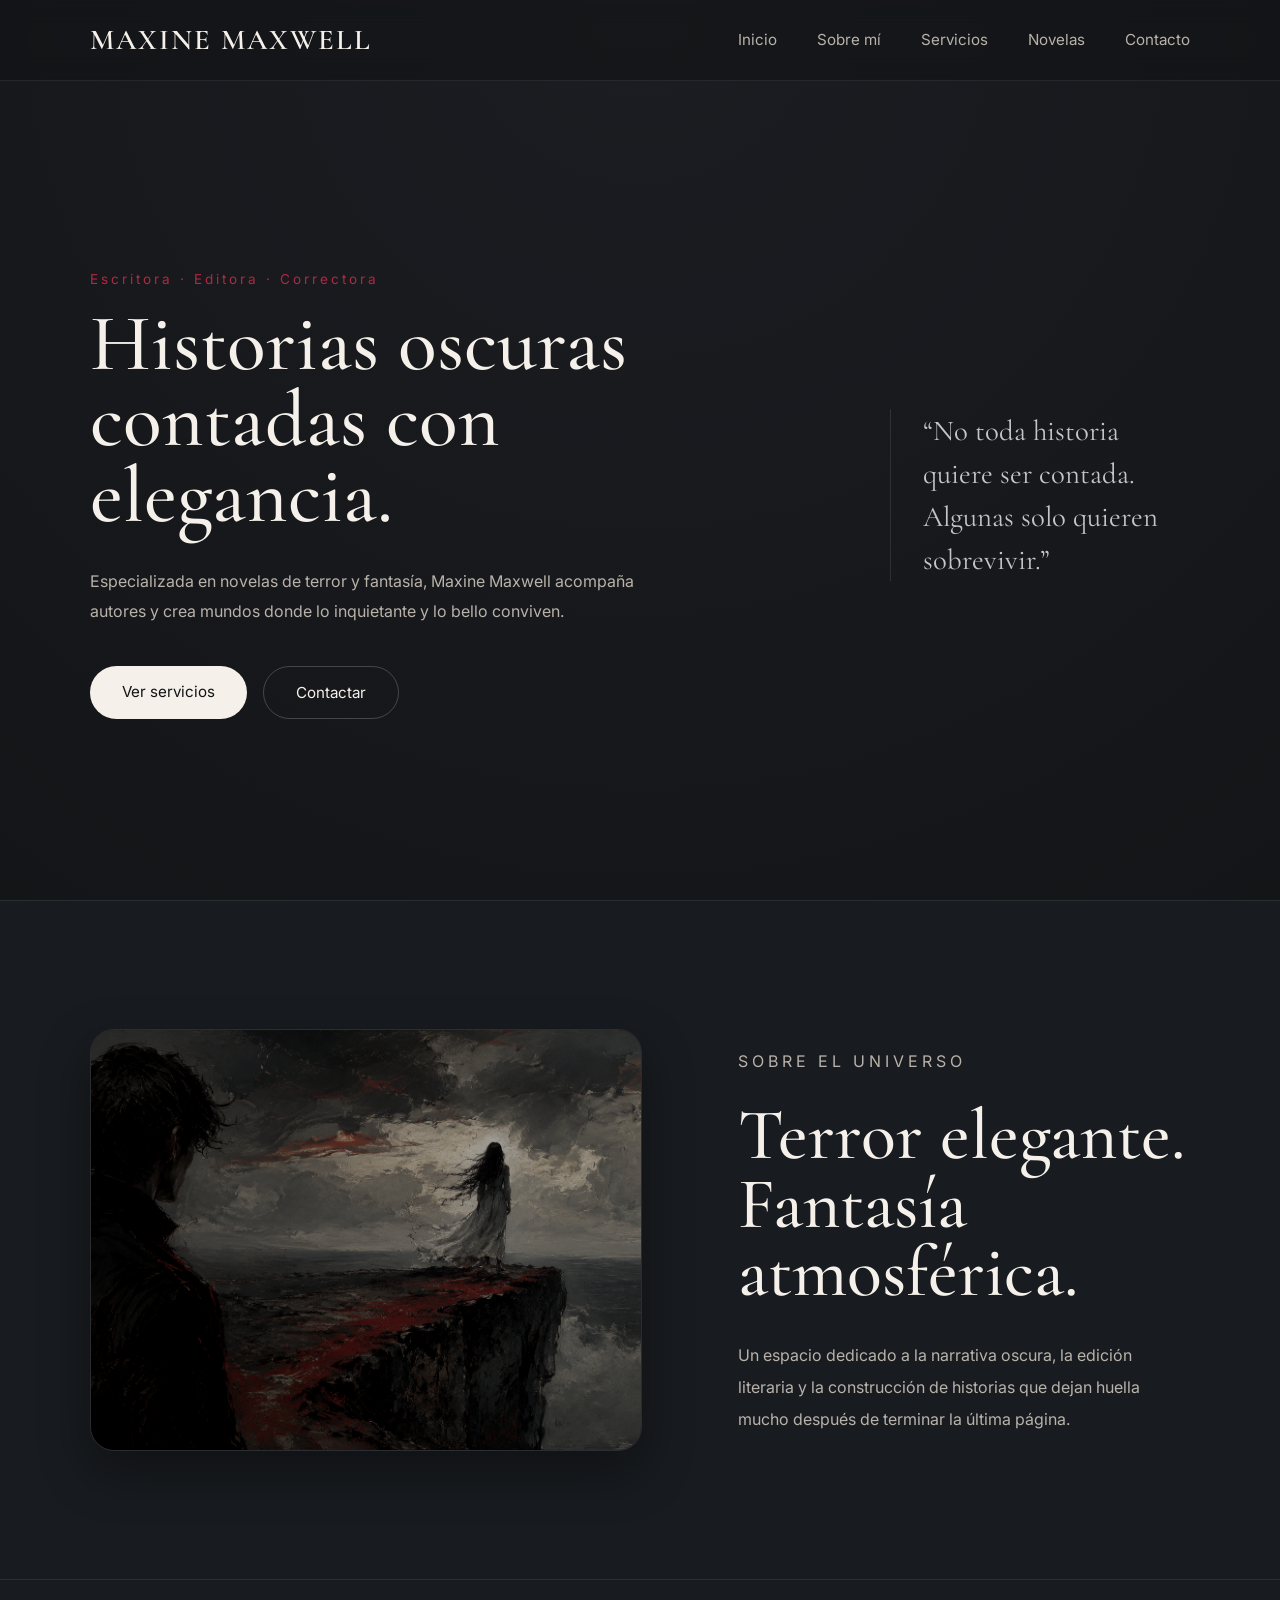
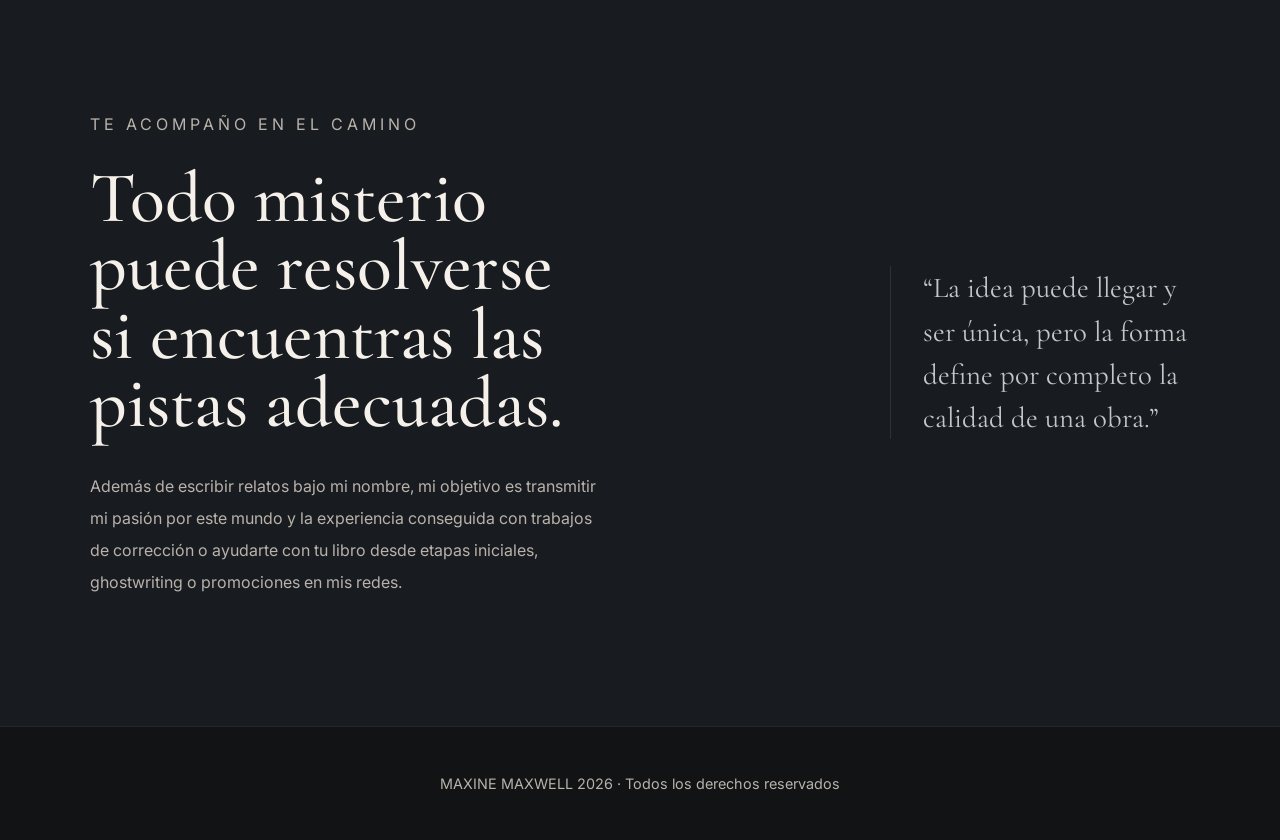
==== index.html @ fe189ed1 "rediseño general 4" ====
<!DOCTYPE html>
<html lang="es">
<head>
  <meta charset="UTF-8" />
  <meta name="viewport" content="width=device-width, initial-scale=1.0" />

  <title>Maxine Maxwell</title>

  <link rel="preconnect" href="https://fonts.googleapis.com">
  <link rel="preconnect" href="https://fonts.gstatic.com" crossorigin>

  <link href="https://fonts.googleapis.com/css2?family=Cormorant+Garamond:wght@400;500;600&family=Inter:wght@300;400;500;600&display=swap" rel="stylesheet">

  <link rel="stylesheet" href="style.css">
</head>

<body>

  <!-- NAVBAR -->
  <header class="navbar">

    <div class="logo">
      MAXINE MAXWELL
    </div>

    <nav class="nav-links">
      <a href="/index.html">Inicio</a>
      <a href="/sobre-mi.html">Sobre mí</a>
      <a href="/servicios.html">Servicios</a>
      <a href="/novelas.html">Novelas</a>
      <a href="/contacto.html">Contacto</a>
    </nav>

  </header>


  <!-- HERO -->
  <main class="hero">

    <div class="hero-content">

      <p class="small-title">
        Escritora · Editora · Correctora
      </p>

      <h1>
        Historias oscuras<br>
        contadas con elegancia.
      </h1>

      <p class="description">
        Especializada en novelas de terror y fantasía,
        Maxine Maxwell acompaña autores y crea mundos
        donde lo inquietante y lo bello conviven.
      </p>

      <div class="hero-buttons">
        <a href="/servicios.html" class="btn primary-btn">Ver servicios</a>
        <a href="/contacto.html" class="btn secondary-btn">Contactar</a>
      </div>

    </div>

    <div class="hero-quote">
      <p>“No toda historia quiere ser contada. Algunas solo quieren sobrevivir.”</p>
    </div>

  </main>


  <!-- SOBRE EL UNIVERSO (REVISTA) -->
  <section class="intro-section">

    <div class="intro-grid">

      <div class="intro-image">
        <img src="images/acantilado.png" alt="Paisaje de fantasía oscura">
      </div>

      <div class="intro-text">

        <p class="section-label">
          SOBRE EL UNIVERSO
        </p>

        <h2>
          Terror elegante.<br>
          Fantasía atmosférica.
        </h2>

        <p>
          Un espacio dedicado a la narrativa oscura,
          la edición literaria y la construcción de historias
          que dejan huella mucho después de terminar la última página.
        </p>

      </div>

    </div>

  </section>


  <!-- TE ACOMPAÑO -->
  <section class="intro-section companion-section">

    <div class="intro-text">

      <p class="section-label">
        TE ACOMPAÑO EN EL CAMINO
      </p>

      <h2>
        Todo misterio puede resolverse<br>
        si encuentras las pistas adecuadas.
      </h2>

      <p>
        Además de escribir relatos bajo mi nombre, mi objetivo es transmitir mi pasión por este mundo y la experiencia conseguida con trabajos de corrección o ayudarte con tu libro desde etapas iniciales, ghostwriting o promociones en mis redes.
      </p>

    </div>

    <div class="intro-quote-right">
      <p>
        “La idea puede llegar y ser única, pero la forma define por completo la calidad de una obra.”
      </p>
    </div>

  </section>


  <!-- FOOTER -->
  <footer class="footer">
    <p>MAXINE MAXWELL 2026 · Todos los derechos reservados</p>
  </footer>

</body>
</html>
---- style.css ----
/* RESET */

*{
  margin: 0;
  padding: 0;
  box-sizing: border-box;
}


/* VARIABLES */

:root{

  --bg-color: #111315;
  --secondary-bg: #181b1f;

  --text-main: #f5f1ea;
  --text-soft: #b9b2aa;

  --accent: #ad2a42;

  --border-color: rgba(255,255,255,0.08);

}


/* BASE */

html{
  scroll-behavior: smooth;
}

body{

  background: radial-gradient(
    circle at top,
    #1b1d22 0%,
    #111315 55%
  );

  color: var(--text-main);

  font-family: 'Inter', sans-serif;

  min-height: 100vh;

  overflow-x: hidden;

  -webkit-font-smoothing: antialiased;
  -moz-osx-font-smoothing: grayscale;

  padding-top: 90px;
}


/* NAVBAR */

.navbar{

  width: 100%;

  display: flex;
  justify-content: space-between;
  align-items: center;

  padding: 1.4rem 7%;

  position: fixed;
  top: 0;
  left: 0;

  backdrop-filter: blur(12px);

  background: rgba(17,19,21,0.55);

  border-bottom: 1px solid var(--border-color);

  z-index: 999;
}


.logo{

  font-family: 'Cormorant Garamond', serif;

  font-size: 1.8rem;
  letter-spacing: 2px;

  font-weight: 600;
}


.nav-links{

  display: flex;
  gap: 2.5rem;
}


.nav-links a{

  position: relative;

  text-decoration: none;

  color: var(--text-soft);

  font-size: 0.95rem;

  transition: 0.3s ease;
}


.nav-links a:hover{

  color: var(--text-main);
}


.nav-links a::after{

  content: '';

  position: absolute;

  left: 0;
  bottom: -6px;

  width: 0%;
  height: 1px;

  background: var(--text-main);

  transition: 0.3s ease;
}


.nav-links a:hover::after{

  width: 100%;
}



/* HERO */

.hero{

  min-height: calc(100vh - 90px);

  display: flex;
  justify-content: space-between;
  align-items: center;

  padding: 0 7%;

  gap: 4rem;
}


.hero-content{

  max-width: 650px;
}


.small-title{

  color: var(--accent);

  letter-spacing: 3px;

  font-size: 0.85rem;

  margin-bottom: 1.2rem;
}


.hero h1{

  font-family: 'Cormorant Garamond', serif;

  font-size: 5rem;

  line-height: 0.95;

  font-weight: 500;

  margin-bottom: 2rem;
}


.description{

  color: var(--text-soft);

  line-height: 1.9;

  max-width: 560px;

  margin-bottom: 2.5rem;
}



/* BOTONES */

.hero-buttons{

  display: flex;
  gap: 1rem;
}


.btn{

  padding: 1rem 2rem;

  text-decoration: none;

  border-radius: 100px;

  transition: 0.3s ease;

  font-size: 0.95rem;
}


.primary-btn{

  background: var(--text-main);

  color: var(--bg-color);
}


.primary-btn:hover{

  transform: translateY(-2px);

  opacity: 0.9;
}


.secondary-btn{

  border: 1px solid rgba(255,255,255,0.2);

  color: var(--text-main);
}


.secondary-btn:hover{

  background: var(--text-main);

  color: var(--bg-color);
}



/* FRASE LATERAL */

.hero-quote{

  max-width: 300px;

  padding-left: 2rem;

  border-left: 1px solid rgba(255,255,255,0.1);
}


.hero-quote p{

  font-family: 'Cormorant Garamond', serif;

  font-size: 1.8rem;

  line-height: 1.5;

  color: rgba(255,255,255,0.75);
}



/* INTRO */

.intro-section{

  padding: 8rem 7%;

  background: var(--secondary-bg);

  border-top: 1px solid var(--border-color);
}


/* GRID REVISTA */

.intro-grid{

  display: grid;

  grid-template-columns: 1.1fr 0.9fr;

  gap: 6rem;

  align-items: center;
}



/* IMAGEN */

.intro-image{

  width: 100%;

  overflow: hidden;

  border-radius: 24px;

  border: 1px solid rgba(255,255,255,0.08);

  box-shadow:
    0 20px 50px rgba(0,0,0,0.35);
}


.intro-image img{

  width: 100%;

  height: 420px;

  object-fit: cover;

  display: block;

  filter:
    brightness(0.72)
    contrast(1.05)
    saturate(0.9);

  transition: transform 0.8s ease;
}


.intro-image:hover img{

  transform: scale(1.03);
}



/* TEXTO */

.intro-text{

  max-width: 520px;
}


.section-label{

  color: var(--accent);

  letter-spacing: 4px;

  font-size: 0.8rem;

  margin-bottom: 1.5rem;
}


.intro-text h2{

  font-family: 'Cormorant Garamond', serif;

  font-size: 4.5rem;

  line-height: 0.95;

  margin-bottom: 2rem;

  font-weight: 500;
}


.intro-text p{

  color: var(--text-soft);

  line-height: 2;

  font-size: 1rem;
}



/* NUEVO APARTADO */

.companion-section{

  display: flex;
  justify-content: space-between;
  align-items: center;

  gap: 4rem;
}


.intro-quote-right{

  max-width: 300px;

  padding-left: 2rem;

  border-left: 1px solid rgba(255,255,255,0.1);
}


.intro-quote-right p{

  font-family: 'Cormorant Garamond', serif;

  font-size: 1.8rem;

  line-height: 1.5;

  color: rgba(255,255,255,0.75);
}


/* FOOTER */

.footer{

  padding: 3rem 7%;

  text-align: center;

  border-top: 1px solid var(--border-color);

  background: rgba(17,19,21,0.6);

  color: var(--text-soft);

  font-size: 0.9rem;
}



/* RESPONSIVE */

@media(max-width: 1100px){

  .intro-grid{

    grid-template-columns: 1fr;

    gap: 3rem;
  }

  .intro-text{

    max-width: 100%;
  }

}


@media(max-width: 1000px){

  .hero{

    flex-direction: column;

    justify-content: center;

    padding-top: 4rem;

    text-align: center;
  }

  .hero-buttons{

    justify-content: center;
  }

  .hero-quote{

    border-left: none;

    border-top: 1px solid rgba(255,255,255,0.1);

    padding-top: 2rem;
    padding-left: 0;
  }

  .hero h1{

    font-size: 4rem;
  }

  .companion-section{

    flex-direction: column;

    text-align: center;
  }

  .intro-quote-right{

    border-left: none;

    border-top: 1px solid rgba(255,255,255,0.1);

    padding-top: 2rem;
    padding-left: 0;
  }

}


@media(max-width: 700px){

  .navbar{

    flex-direction: column;

    gap: 1rem;
  }

  .nav-links{

    gap: 1.2rem;

    flex-wrap: wrap;

    justify-content: center;
  }

  .hero h1{

    font-size: 3rem;
  }

  .intro-text h2{

    font-size: 3rem;
  }

  .intro-image img{

    height: 260px;
  }

}
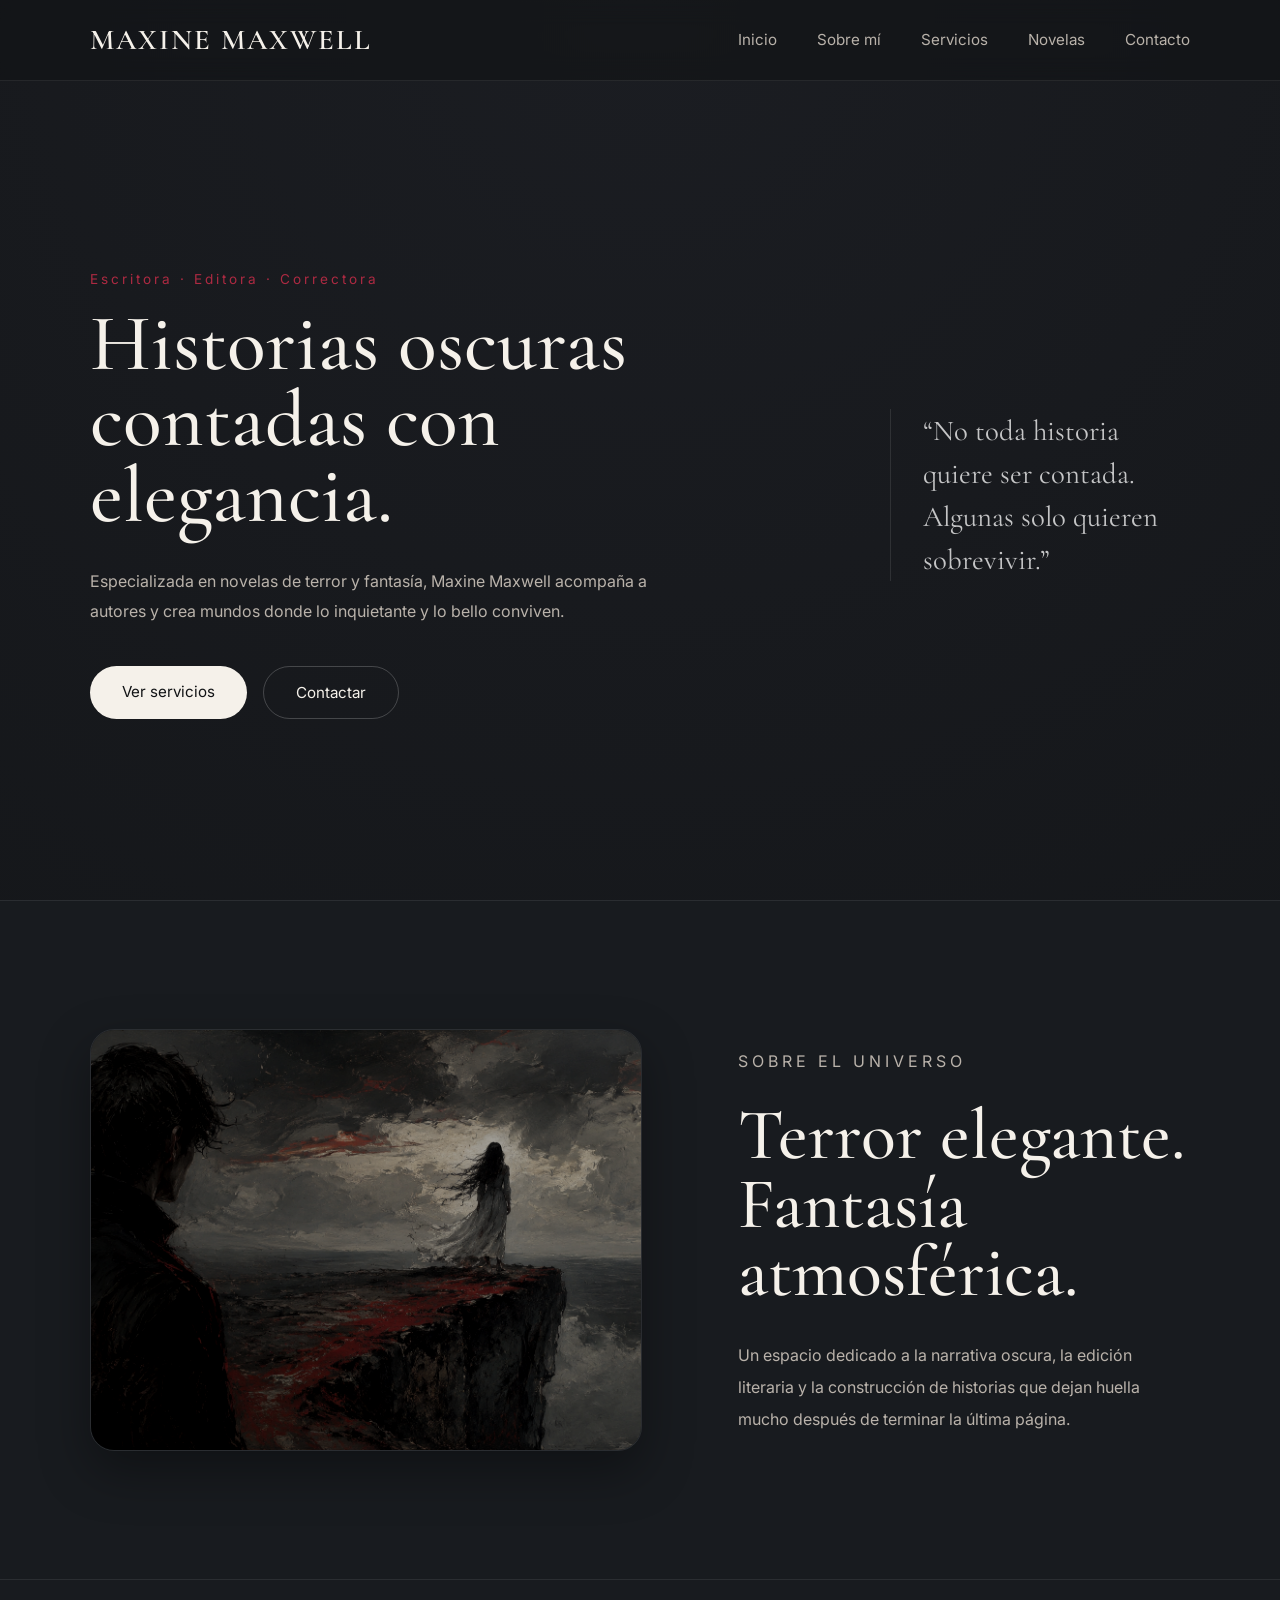
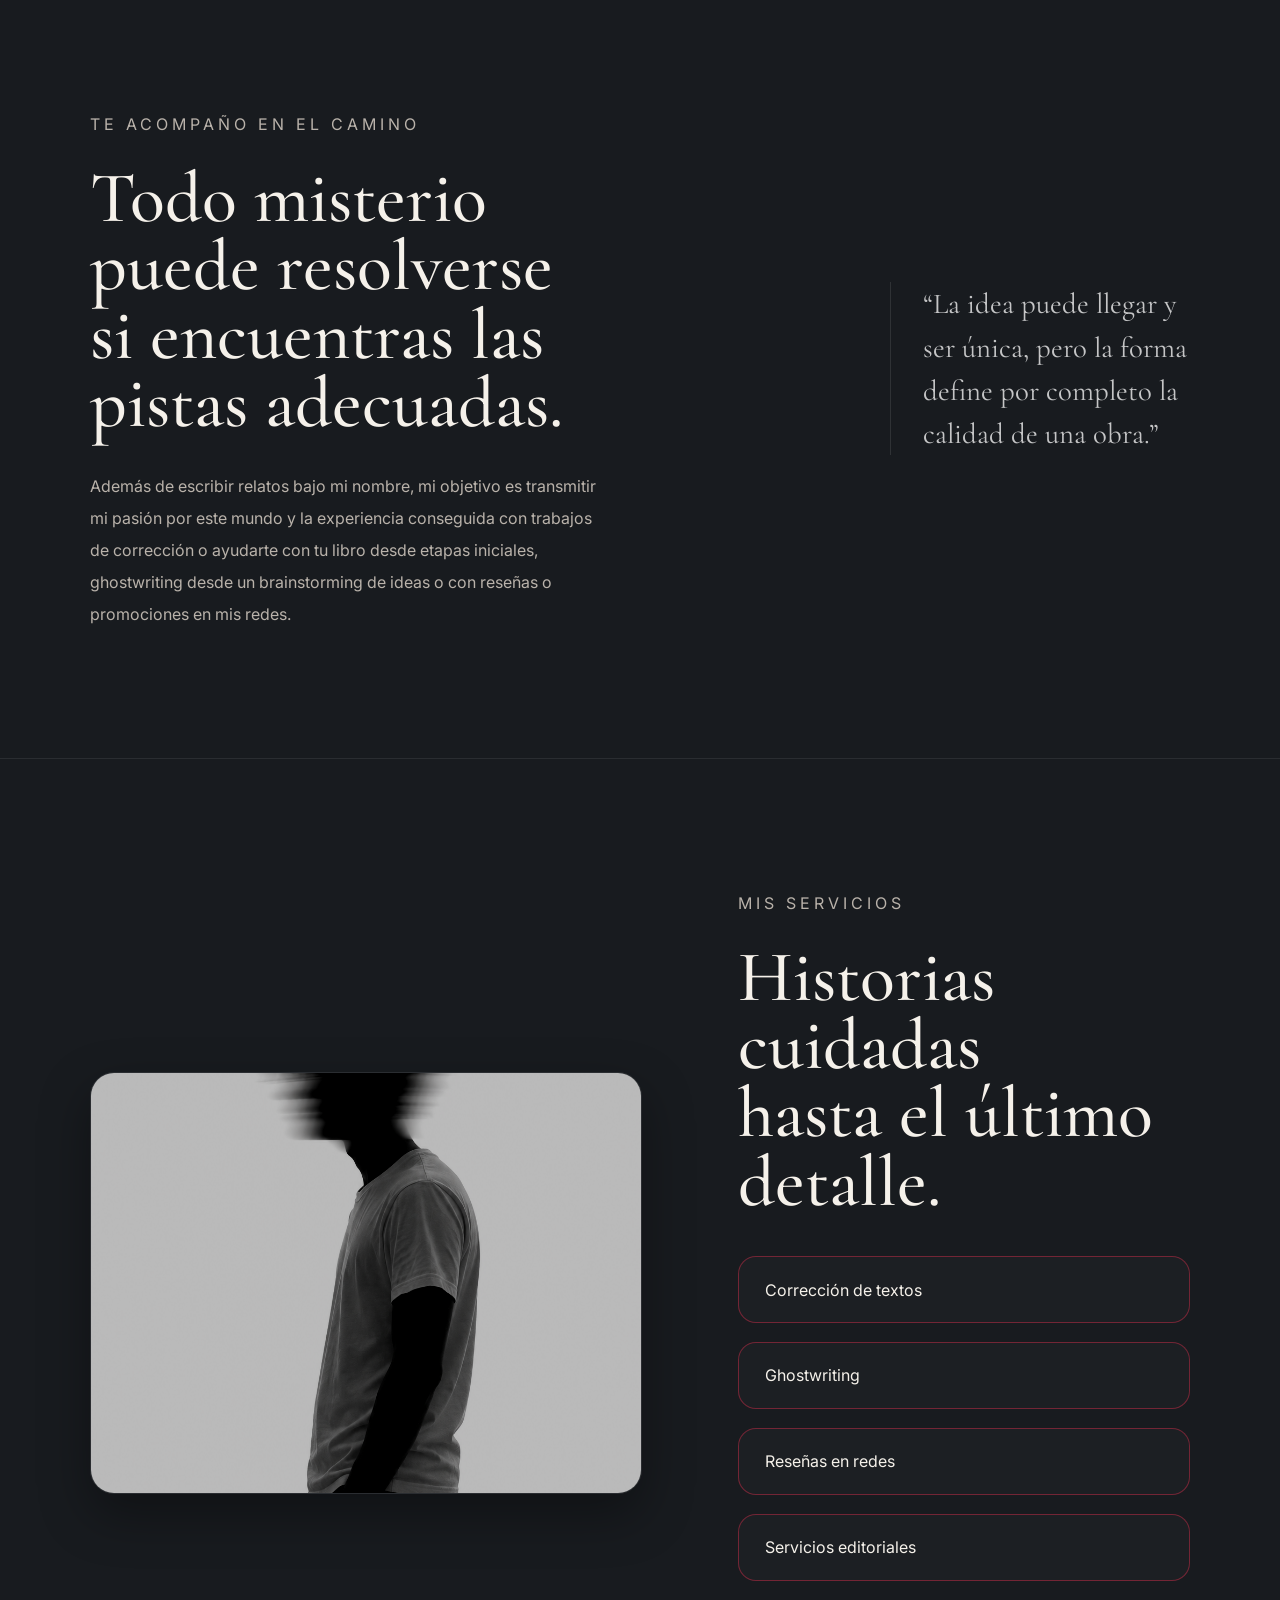
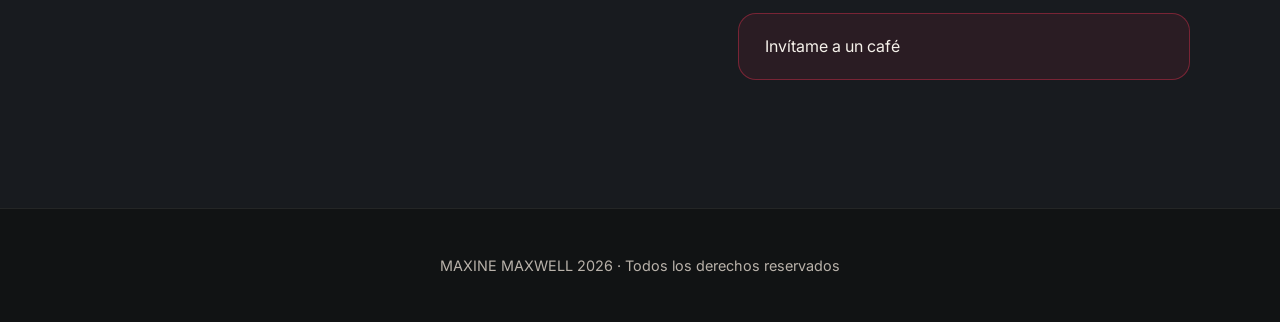
==== commit eb8d94fe: "Aumento de secciones en index" ====
--- a/index.html
+++ b/index.html
@@ -1,17 +1,20 @@
 <!DOCTYPE html>
 <html lang="es">
 <head>
+
   <meta charset="UTF-8" />
   <meta name="viewport" content="width=device-width, initial-scale=1.0" />
 
   <title>Maxine Maxwell</title>
 
+  <!-- Tipografías -->
   <link rel="preconnect" href="https://fonts.googleapis.com">
   <link rel="preconnect" href="https://fonts.gstatic.com" crossorigin>
 
   <link href="https://fonts.googleapis.com/css2?family=Cormorant+Garamond:wght@400;500;600&family=Inter:wght@300;400;500;600&display=swap" rel="stylesheet">
 
   <link rel="stylesheet" href="style.css">
+
 </head>
 
 <body>
@@ -50,31 +53,45 @@
 
       <p class="description">
         Especializada en novelas de terror y fantasía,
-        Maxine Maxwell acompaña autores y crea mundos
+        Maxine Maxwell acompaña a autores y crea mundos
         donde lo inquietante y lo bello conviven.
       </p>
 
       <div class="hero-buttons">
-        <a href="/servicios.html" class="btn primary-btn">Ver servicios</a>
-        <a href="/contacto.html" class="btn secondary-btn">Contactar</a>
+
+        <a href="/servicios.html" class="btn primary-btn">
+          Ver servicios
+        </a>
+
+        <a href="/contacto.html" class="btn secondary-btn">
+          Contactar
+        </a>
+
       </div>
 
     </div>
 
     <div class="hero-quote">
-      <p>“No toda historia quiere ser contada. Algunas solo quieren sobrevivir.”</p>
+
+      <p>
+        “No toda historia quiere ser contada.
+        Algunas solo quieren sobrevivir.”
+      </p>
+
     </div>
 
   </main>
 
 
-  <!-- SOBRE EL UNIVERSO (REVISTA) -->
+  <!-- SOBRE EL UNIVERSO -->
   <section class="intro-section">
 
     <div class="intro-grid">
 
       <div class="intro-image">
+
         <img src="images/acantilado.png" alt="Paisaje de fantasía oscura">
+
       </div>
 
       <div class="intro-text">
@@ -116,15 +133,71 @@
       </h2>
 
       <p>
-        Además de escribir relatos bajo mi nombre, mi objetivo es transmitir mi pasión por este mundo y la experiencia conseguida con trabajos de corrección o ayudarte con tu libro desde etapas iniciales, ghostwriting o promociones en mis redes.
+        Además de escribir relatos bajo mi nombre, mi objetivo es transmitir mi pasión por este mundo y la experiencia conseguida con trabajos de corrección o ayudarte con tu libro desde etapas iniciales, ghostwriting desde un brainstorming de ideas o con reseñas o promociones en mis redes.
       </p>
 
     </div>
 
     <div class="intro-quote-right">
+
       <p>
-        “La idea puede llegar y ser única, pero la forma define por completo la calidad de una obra.”
-      </p>
+        “La idea puede llegar y ser única,
+        pero la forma define por completo la calidad de una obra.”
+      </p>
+
+    </div>
+
+  </section>
+
+
+  <!-- MIS SERVICIOS -->
+  <section class="intro-section services-section">
+
+    <div class="intro-grid">
+
+      <div class="intro-image">
+
+        <img src="images/chico.png" alt="Biblioteca oscura">
+
+      </div>
+
+      <div class="services-content">
+
+        <p class="section-label">
+          MIS SERVICIOS
+        </p>
+
+        <h2>
+          Historias cuidadas<br>
+          hasta el último detalle.
+        </h2>
+
+        <div class="services-boxes">
+
+          <a href="/servicios.html" class="service-box">
+            Corrección de textos
+          </a>
+
+          <a href="/servicios.html" class="service-box">
+            Ghostwriting
+          </a>
+
+          <a href="/servicios.html" class="service-box">
+            Reseñas en redes
+          </a>
+
+          <a href="/servicios.html" class="service-box">
+            Servicios editoriales
+          </a>
+
+          <a href="/contacto.html" class="service-box coffee-box">
+            Invítame a un café
+          </a>
+
+        </div>
+
+      </div>
+
     </div>
 
   </section>
@@ -132,7 +205,11 @@
 
   <!-- FOOTER -->
   <footer class="footer">
-    <p>MAXINE MAXWELL 2026 · Todos los derechos reservados</p>
+
+    <p>
+      MAXINE MAXWELL 2026 · Todos los derechos reservados
+    </p>
+
   </footer>
 
 </body>
--- a/style.css
+++ b/style.css
@@ -284,7 +284,7 @@
 
 
 
-/* INTRO */
+/* SECCIONES */
 
 .intro-section{
 
@@ -374,7 +374,8 @@
 }
 
 
-.intro-text h2{
+.intro-text h2,
+.services-content h2{
 
   font-family: 'Cormorant Garamond', serif;
 
@@ -388,7 +389,8 @@
 }
 
 
-.intro-text p{
+.intro-text p,
+.services-content p{
 
   color: var(--text-soft);
 
@@ -399,7 +401,7 @@
 
 
 
-/* NUEVO APARTADO */
+/* TE ACOMPAÑO */
 
 .companion-section{
 
@@ -433,6 +435,74 @@
 }
 
 
+
+/* SERVICIOS */
+
+.services-content{
+
+  width: 100%;
+}
+
+
+.services-boxes{
+
+  display: flex;
+  flex-direction: column;
+
+  gap: 1.2rem;
+
+  margin-top: 2.5rem;
+}
+
+
+.service-box{
+
+  width: 100%;
+
+  padding: 1.4rem 1.6rem;
+
+  border: 1px solid rgba(173,42,66,0.6);
+
+  border-radius: 18px;
+
+  background: rgba(255,255,255,0.02);
+
+  text-decoration: none;
+
+  color: var(--text-main);
+
+  font-size: 1rem;
+
+  transition:
+    transform 0.3s ease,
+    border 0.3s ease,
+    background 0.3s ease,
+    box-shadow 0.3s ease;
+}
+
+
+.service-box:hover{
+
+  transform: scale(1.03);
+
+  border: 1px solid var(--accent);
+
+  background: rgba(173,42,66,0.08);
+
+  box-shadow:
+    0 10px 30px rgba(173,42,66,0.15);
+}
+
+
+.coffee-box{
+
+  margin-top: 0.8rem;
+
+  background: rgba(173,42,66,0.12);
+}
+
+
+
 /* FOOTER */
 
 .footer{
@@ -547,7 +617,8 @@
     font-size: 3rem;
   }
 
-  .intro-text h2{
+  .intro-text h2,
+  .services-content h2{
 
     font-size: 3rem;
   }
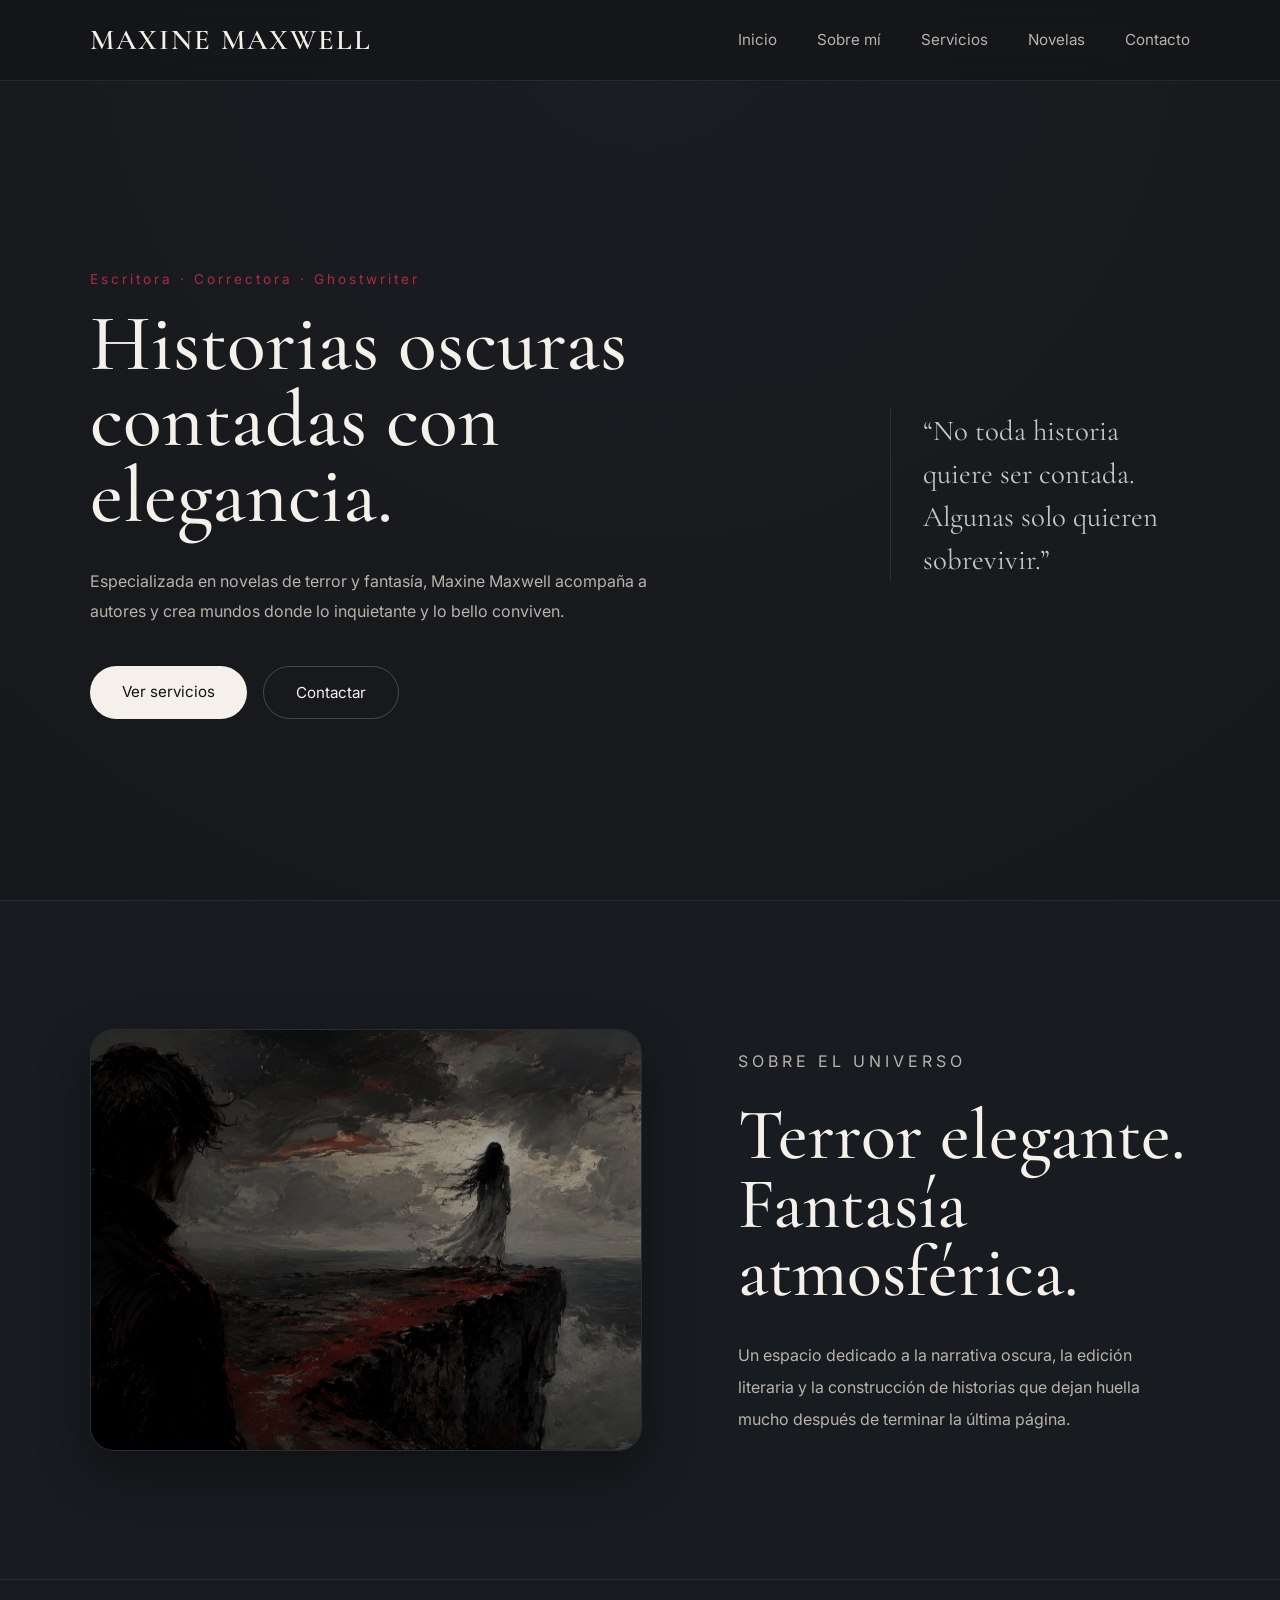
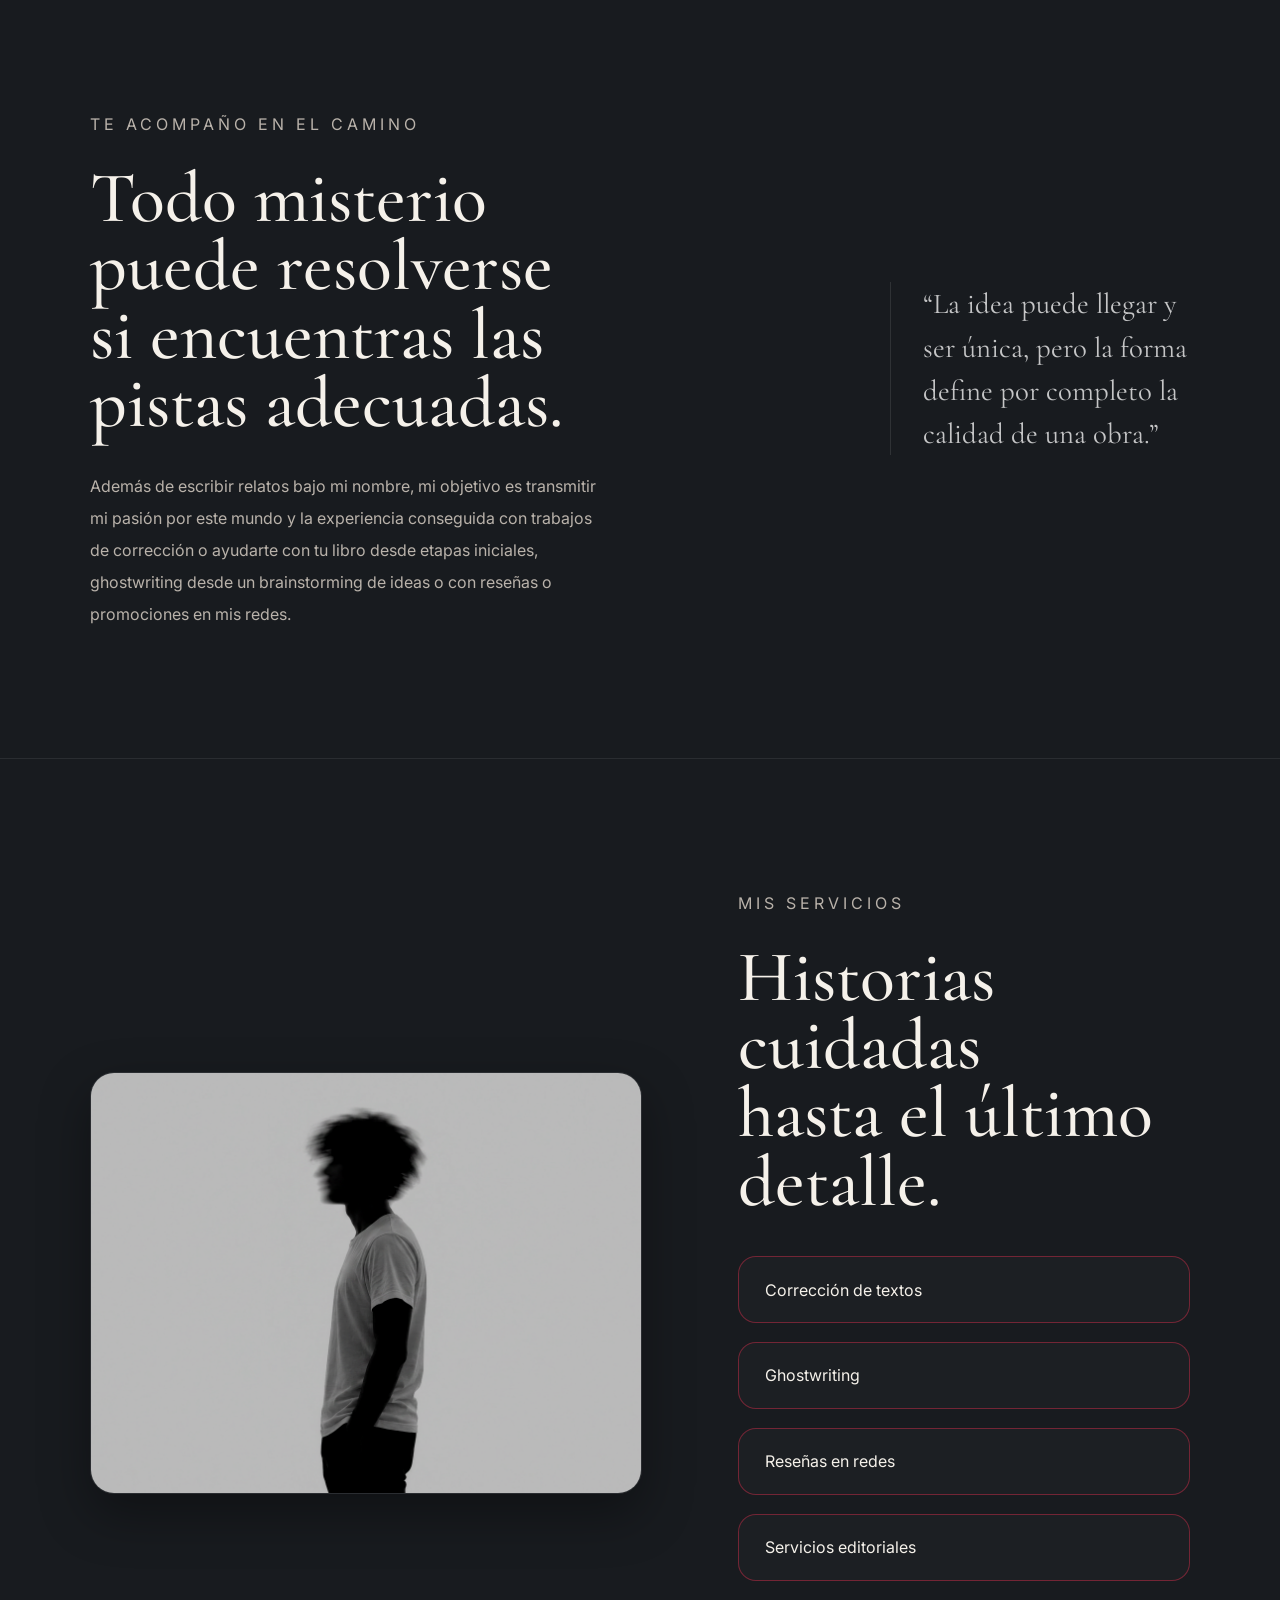
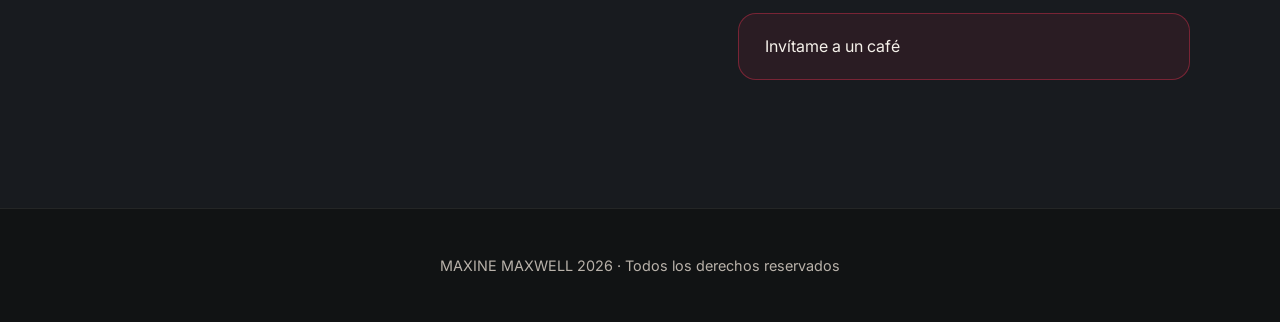
==== commit c2b102cf: "Retoques varios exit" ====
--- a/index.html
+++ b/index.html
@@ -43,7 +43,7 @@
     <div class="hero-content">
 
       <p class="small-title">
-        Escritora · Editora · Correctora
+        Escritora · Correctora · Ghostwriter
       </p>
 
       <h1>
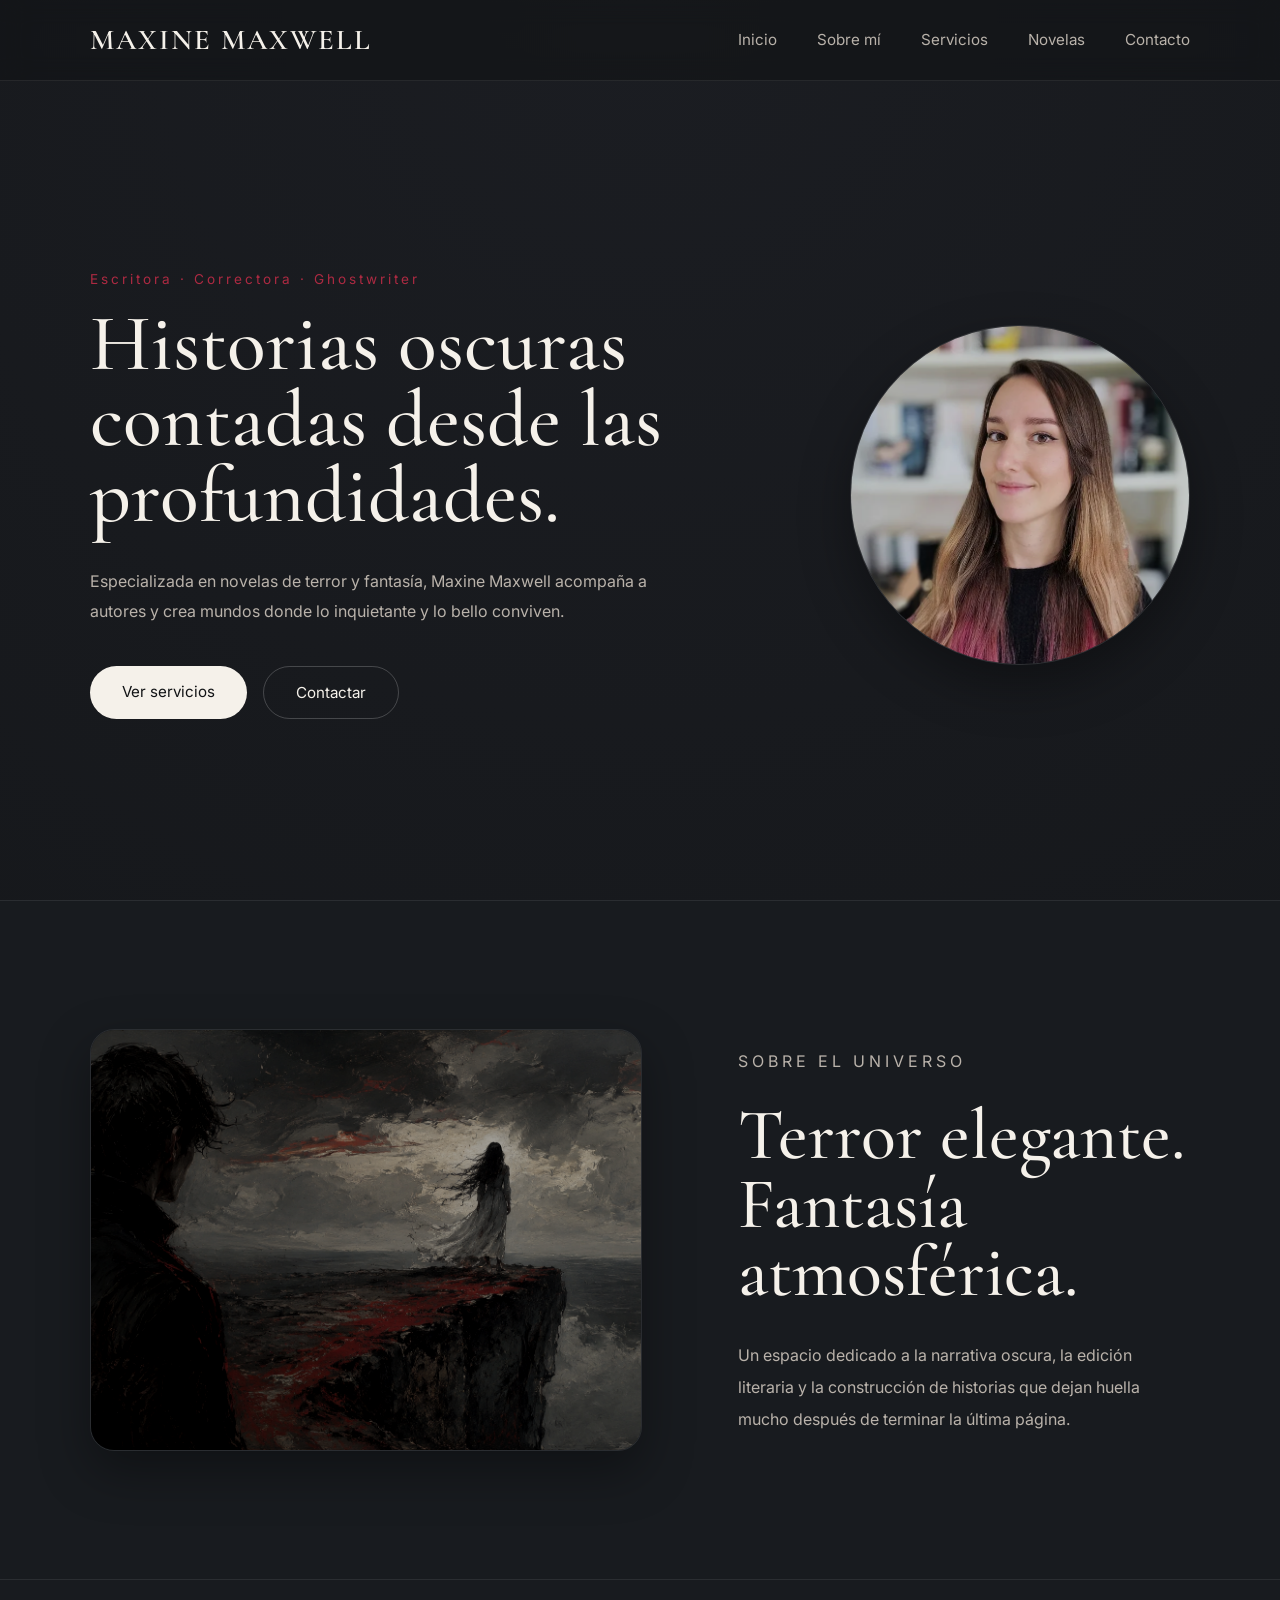
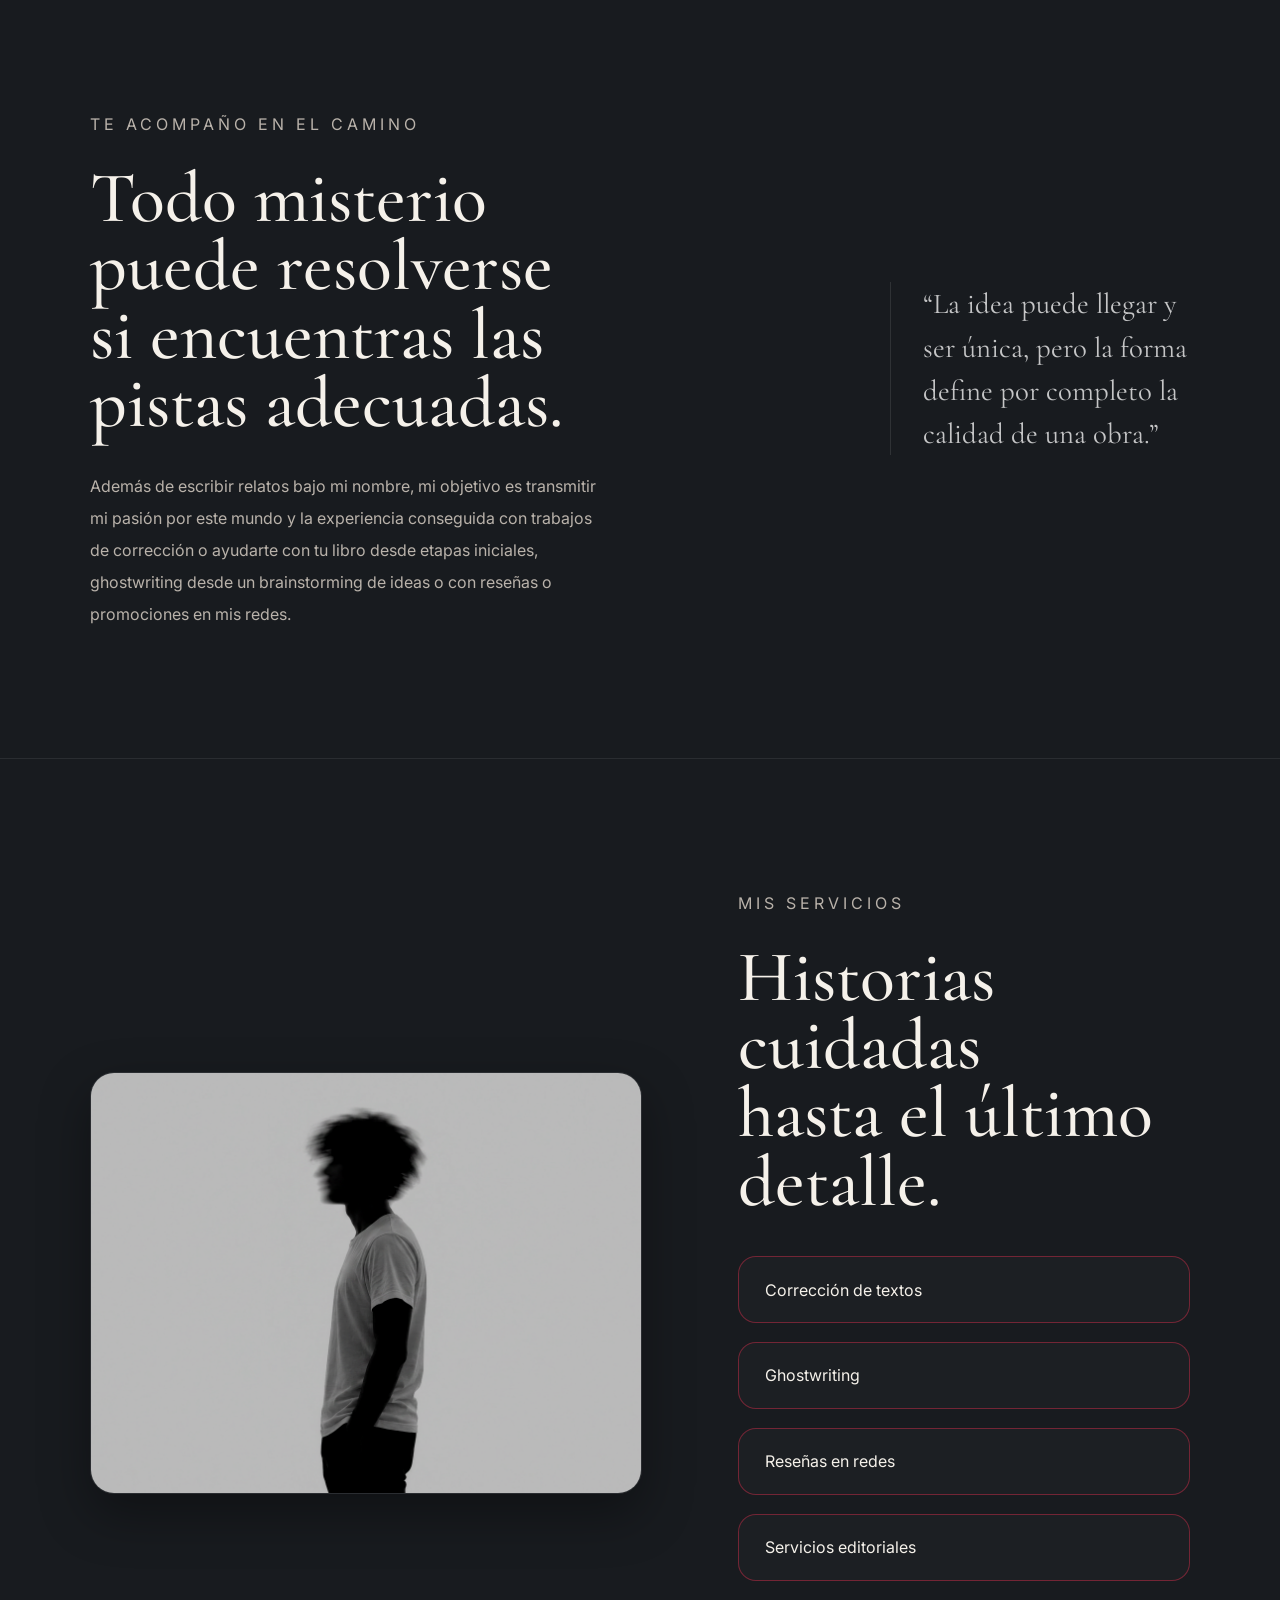
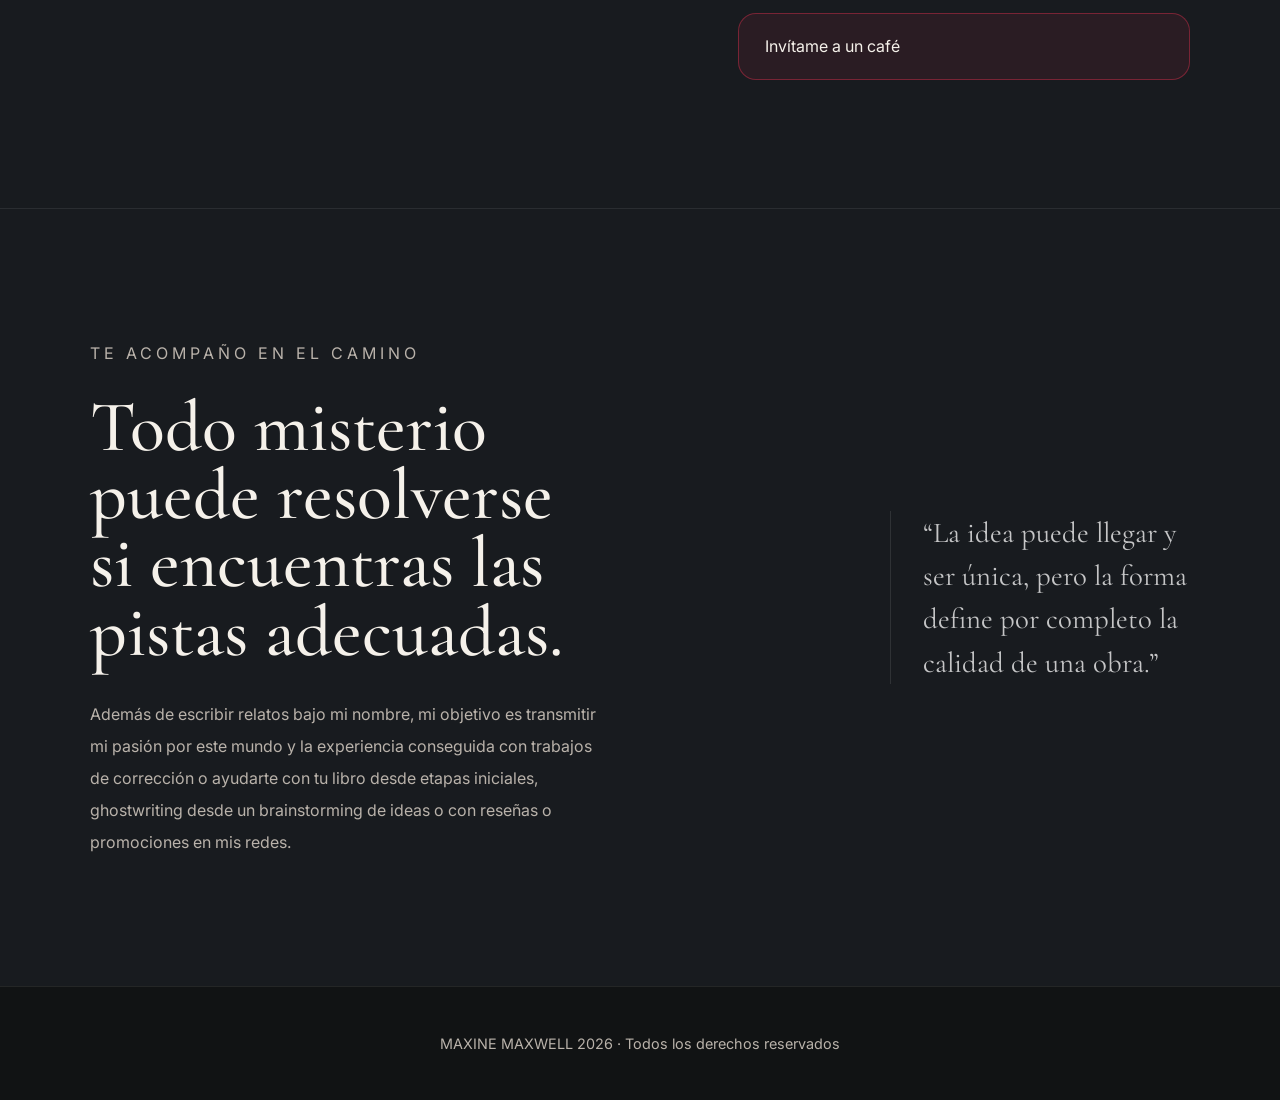
==== commit 10ddb0cb: "Cambio de foto y seccion añadida" ====
--- a/index.html
+++ b/index.html
@@ -48,7 +48,7 @@
 
       <h1>
         Historias oscuras<br>
-        contadas con elegancia.
+        contadas desde las profundidades.
       </h1>
 
       <p class="description">
@@ -71,12 +71,9 @@
 
     </div>
 
-    <div class="hero-quote">
-
-      <p>
-        “No toda historia quiere ser contada.
-        Algunas solo quieren sobrevivir.”
-      </p>
+    <div class="hero-photo">
+
+      <img src="images/foto-perfil.jpg" alt="Foto de Maxine Maxwell">
 
     </div>
 
@@ -203,6 +200,38 @@
   </section>
 
 
+  <!-- NUEVA SECCIÓN -->
+  <section class="intro-section companion-section">
+
+    <div class="intro-text">
+
+      <p class="section-label">
+        TE ACOMPAÑO EN EL CAMINO
+      </p>
+
+      <h2>
+        Todo misterio puede resolverse<br>
+        si encuentras las pistas adecuadas.
+      </h2>
+
+      <p>
+        Además de escribir relatos bajo mi nombre, mi objetivo es transmitir mi pasión por este mundo y la experiencia conseguida con trabajos de corrección o ayudarte con tu libro desde etapas iniciales, ghostwriting desde un brainstorming de ideas o con reseñas o promociones en mis redes.
+      </p>
+
+    </div>
+
+    <div class="intro-quote-right">
+
+      <p>
+        “La idea puede llegar y ser única,
+        pero la forma define por completo la calidad de una obra.”
+      </p>
+
+    </div>
+
+  </section>
+
+
   <!-- FOOTER -->
   <footer class="footer">
 
--- a/style.css
+++ b/style.css
@@ -203,6 +203,40 @@
 
 
 
+/* FOTO HERO */
+
+.hero-photo{
+
+  width: 340px;
+  height: 340px;
+
+  border-radius: 50%;
+
+  overflow: hidden;
+
+  border: 1px solid rgba(255,255,255,0.1);
+
+  box-shadow:
+    0 20px 50px rgba(0,0,0,0.35);
+}
+
+
+.hero-photo img{
+
+  width: 100%;
+  height: 100%;
+
+  object-fit: cover;
+
+  display: block;
+
+  filter:
+    brightness(0.85)
+    contrast(1.05);
+}
+
+
+
 /* BOTONES */
 
 .hero-buttons{
@@ -255,31 +289,6 @@
   background: var(--text-main);
 
   color: var(--bg-color);
-}
-
-
-
-/* FRASE LATERAL */
-
-.hero-quote{
-
-  max-width: 300px;
-
-  padding-left: 2rem;
-
-  border-left: 1px solid rgba(255,255,255,0.1);
-}
-
-
-.hero-quote p{
-
-  font-family: 'Cormorant Garamond', serif;
-
-  font-size: 1.8rem;
-
-  line-height: 1.5;
-
-  color: rgba(255,255,255,0.75);
 }
 
 
@@ -559,7 +568,25 @@
     justify-content: center;
   }
 
-  .hero-quote{
+  .hero h1{
+
+    font-size: 4rem;
+  }
+
+  .hero-photo{
+
+    width: 260px;
+    height: 260px;
+  }
+
+  .companion-section{
+
+    flex-direction: column;
+
+    text-align: center;
+  }
+
+  .intro-quote-right{
 
     border-left: none;
 
@@ -569,28 +596,6 @@
     padding-left: 0;
   }
 
-  .hero h1{
-
-    font-size: 4rem;
-  }
-
-  .companion-section{
-
-    flex-direction: column;
-
-    text-align: center;
-  }
-
-  .intro-quote-right{
-
-    border-left: none;
-
-    border-top: 1px solid rgba(255,255,255,0.1);
-
-    padding-top: 2rem;
-    padding-left: 0;
-  }
-
 }
 
 
@@ -628,4 +633,10 @@
     height: 260px;
   }
 
+  .hero-photo{
+
+    width: 220px;
+    height: 220px;
+  }
+
 }
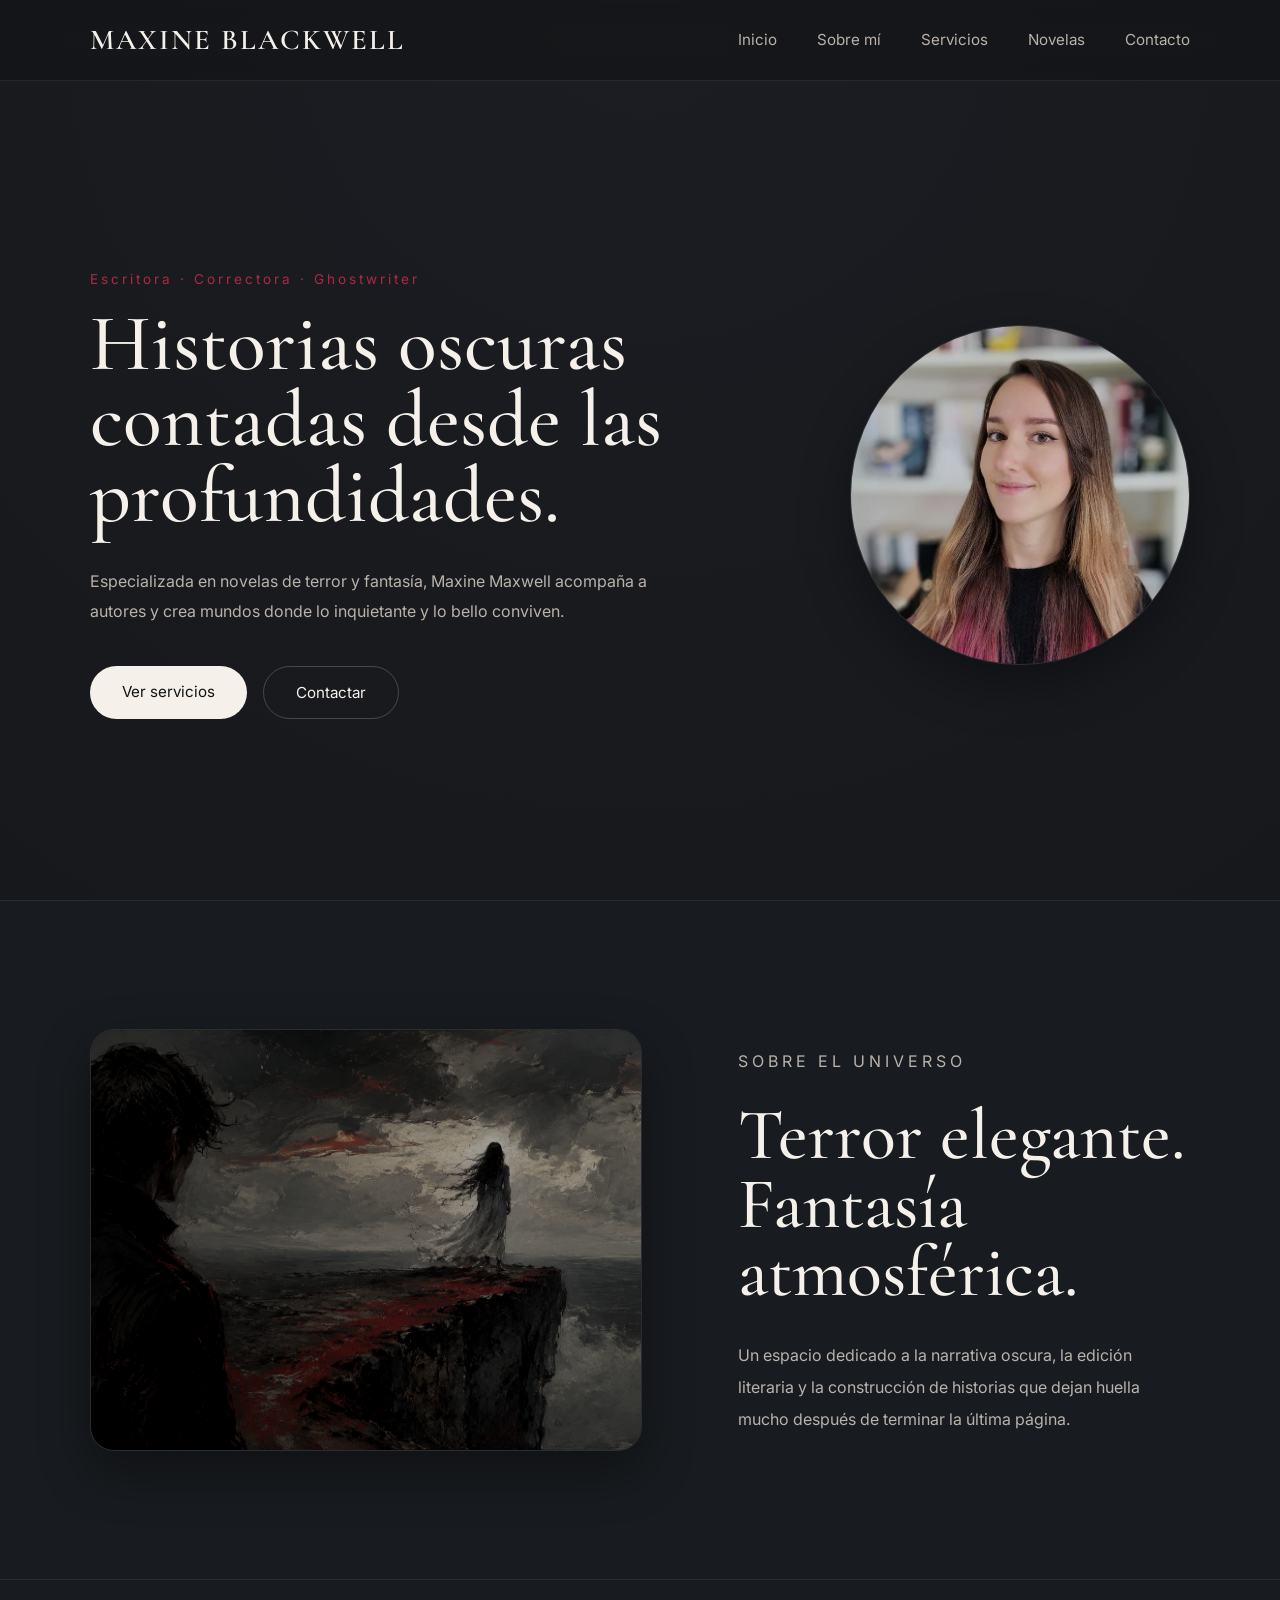
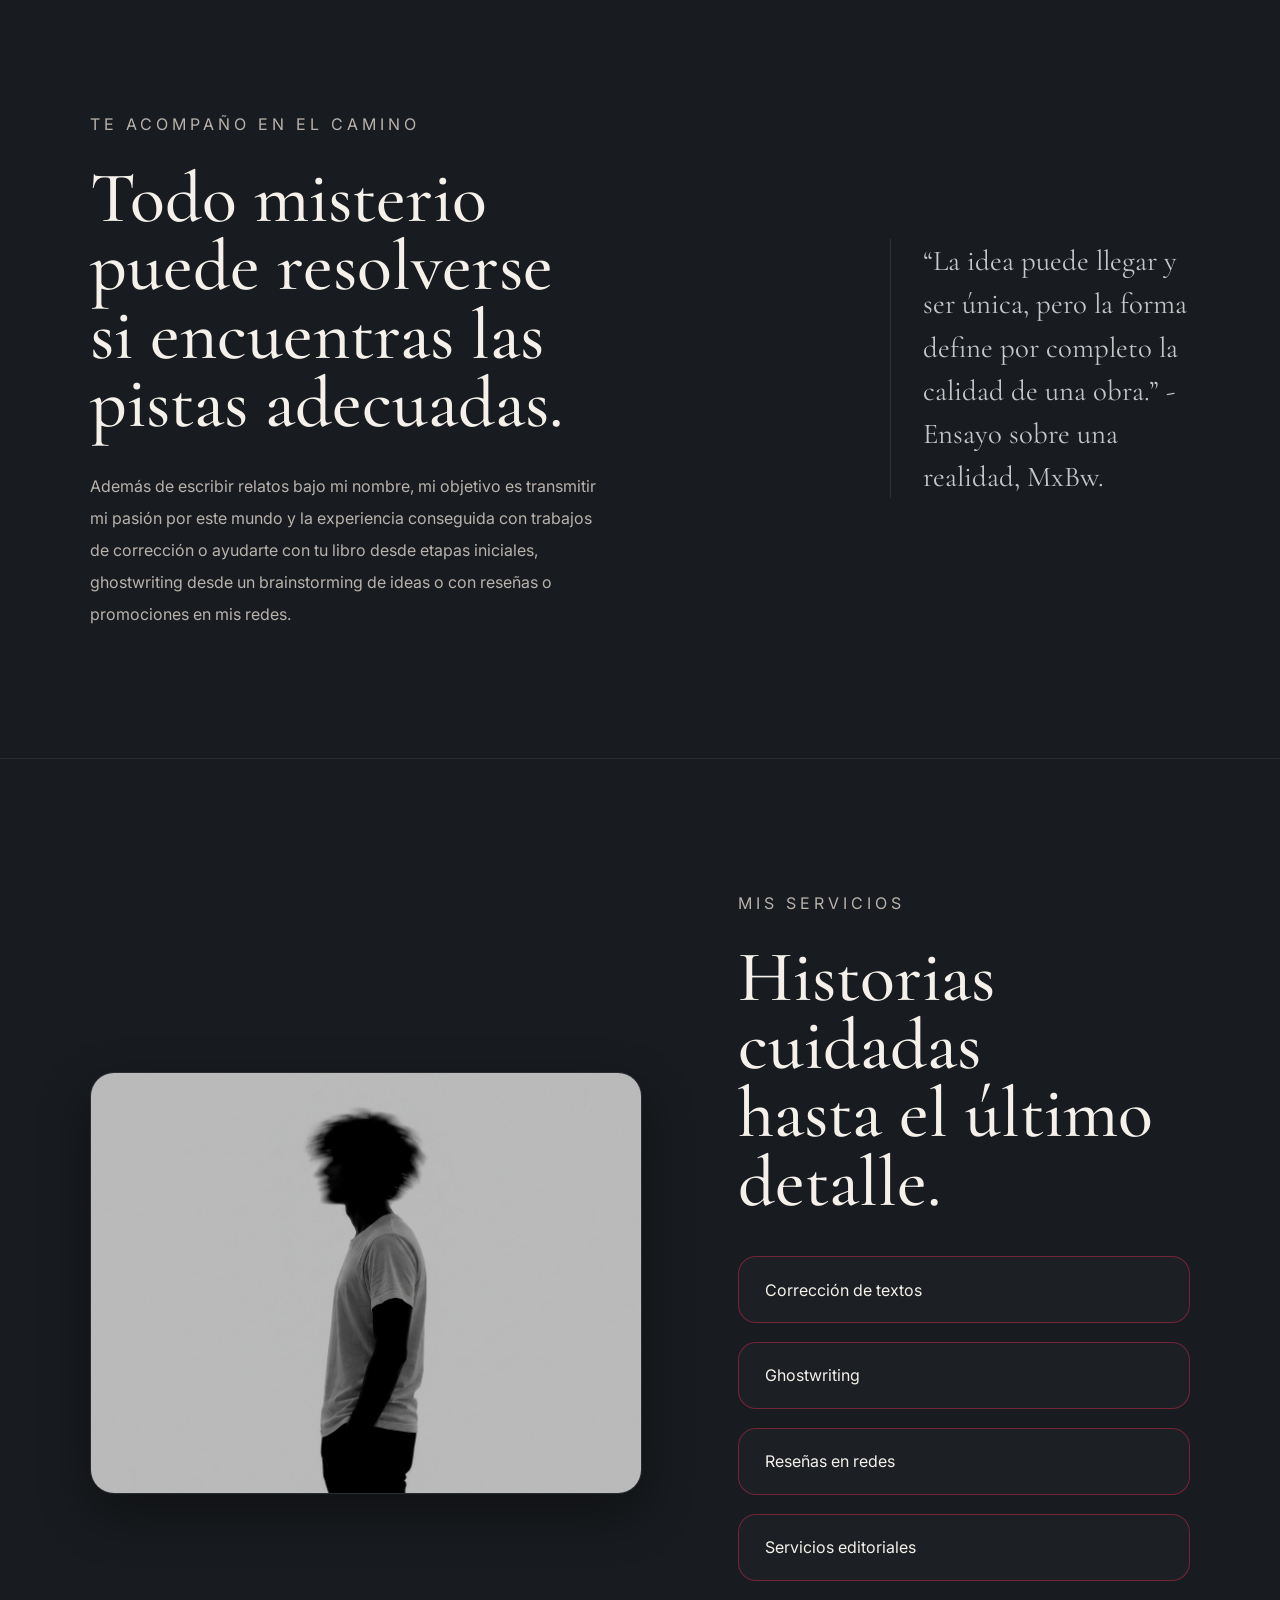
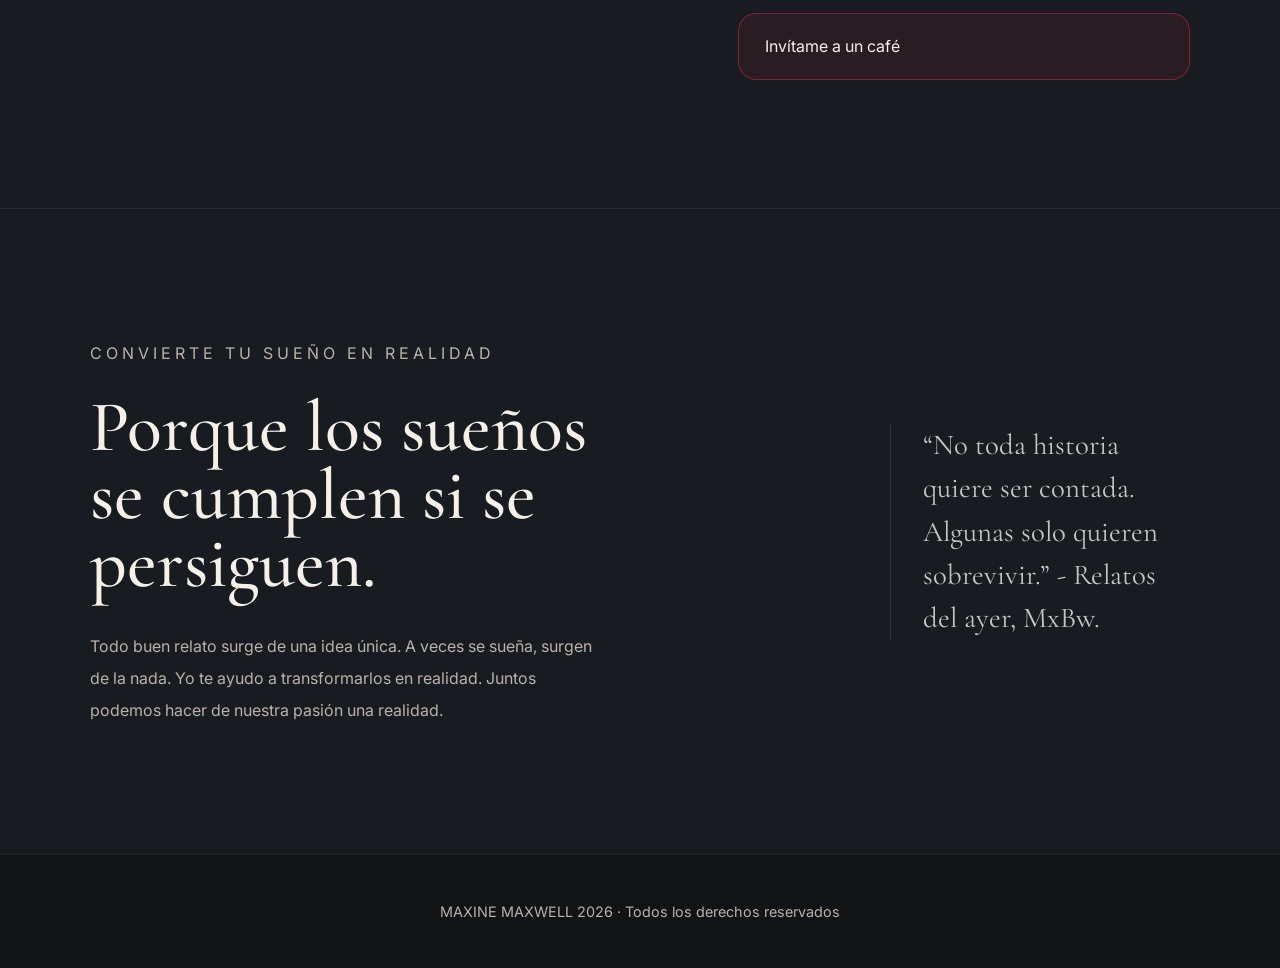
==== commit 301eaeba: "Retoques menores, textos" ====
--- a/index.html
+++ b/index.html
@@ -5,7 +5,7 @@
   <meta charset="UTF-8" />
   <meta name="viewport" content="width=device-width, initial-scale=1.0" />
 
-  <title>Maxine Maxwell</title>
+  <title>Maxine Blackwell</title>
 
   <!-- Tipografías -->
   <link rel="preconnect" href="https://fonts.googleapis.com">
@@ -23,7 +23,7 @@
   <header class="navbar">
 
     <div class="logo">
-      MAXINE MAXWELL
+      MAXINE BLACKWELL
     </div>
 
     <nav class="nav-links">
@@ -73,7 +73,7 @@
 
     <div class="hero-photo">
 
-      <img src="images/foto-perfil.jpg" alt="Foto de Maxine Maxwell">
+      <img src="images/foto-perfil.jpg" alt="Foto de Maxine Blackwell">
 
     </div>
 
@@ -139,7 +139,7 @@
 
       <p>
         “La idea puede llegar y ser única,
-        pero la forma define por completo la calidad de una obra.”
+        pero la forma define por completo la calidad de una obra.” - Ensayo sobre una realidad, MxBw.
       </p>
 
     </div>
@@ -206,16 +206,15 @@
     <div class="intro-text">
 
       <p class="section-label">
-        TE ACOMPAÑO EN EL CAMINO
+        CONVIERTE TU SUEÑO EN REALIDAD
       </p>
 
       <h2>
-        Todo misterio puede resolverse<br>
-        si encuentras las pistas adecuadas.
+        Porque los sueños se cumplen si se persiguen.
       </h2>
 
       <p>
-        Además de escribir relatos bajo mi nombre, mi objetivo es transmitir mi pasión por este mundo y la experiencia conseguida con trabajos de corrección o ayudarte con tu libro desde etapas iniciales, ghostwriting desde un brainstorming de ideas o con reseñas o promociones en mis redes.
+        Todo buen relato surge de una idea única. A veces se sueña, surgen de la nada. Yo te ayudo a transformarlos en realidad. Juntos podemos hacer de nuestra pasión una realidad.
       </p>
 
     </div>
@@ -223,8 +222,8 @@
     <div class="intro-quote-right">
 
       <p>
-        “La idea puede llegar y ser única,
-        pero la forma define por completo la calidad de una obra.”
+        “No toda historia quiere ser contada.
+        Algunas solo quieren sobrevivir.” - Relatos del ayer, MxBw.
       </p>
 
     </div>
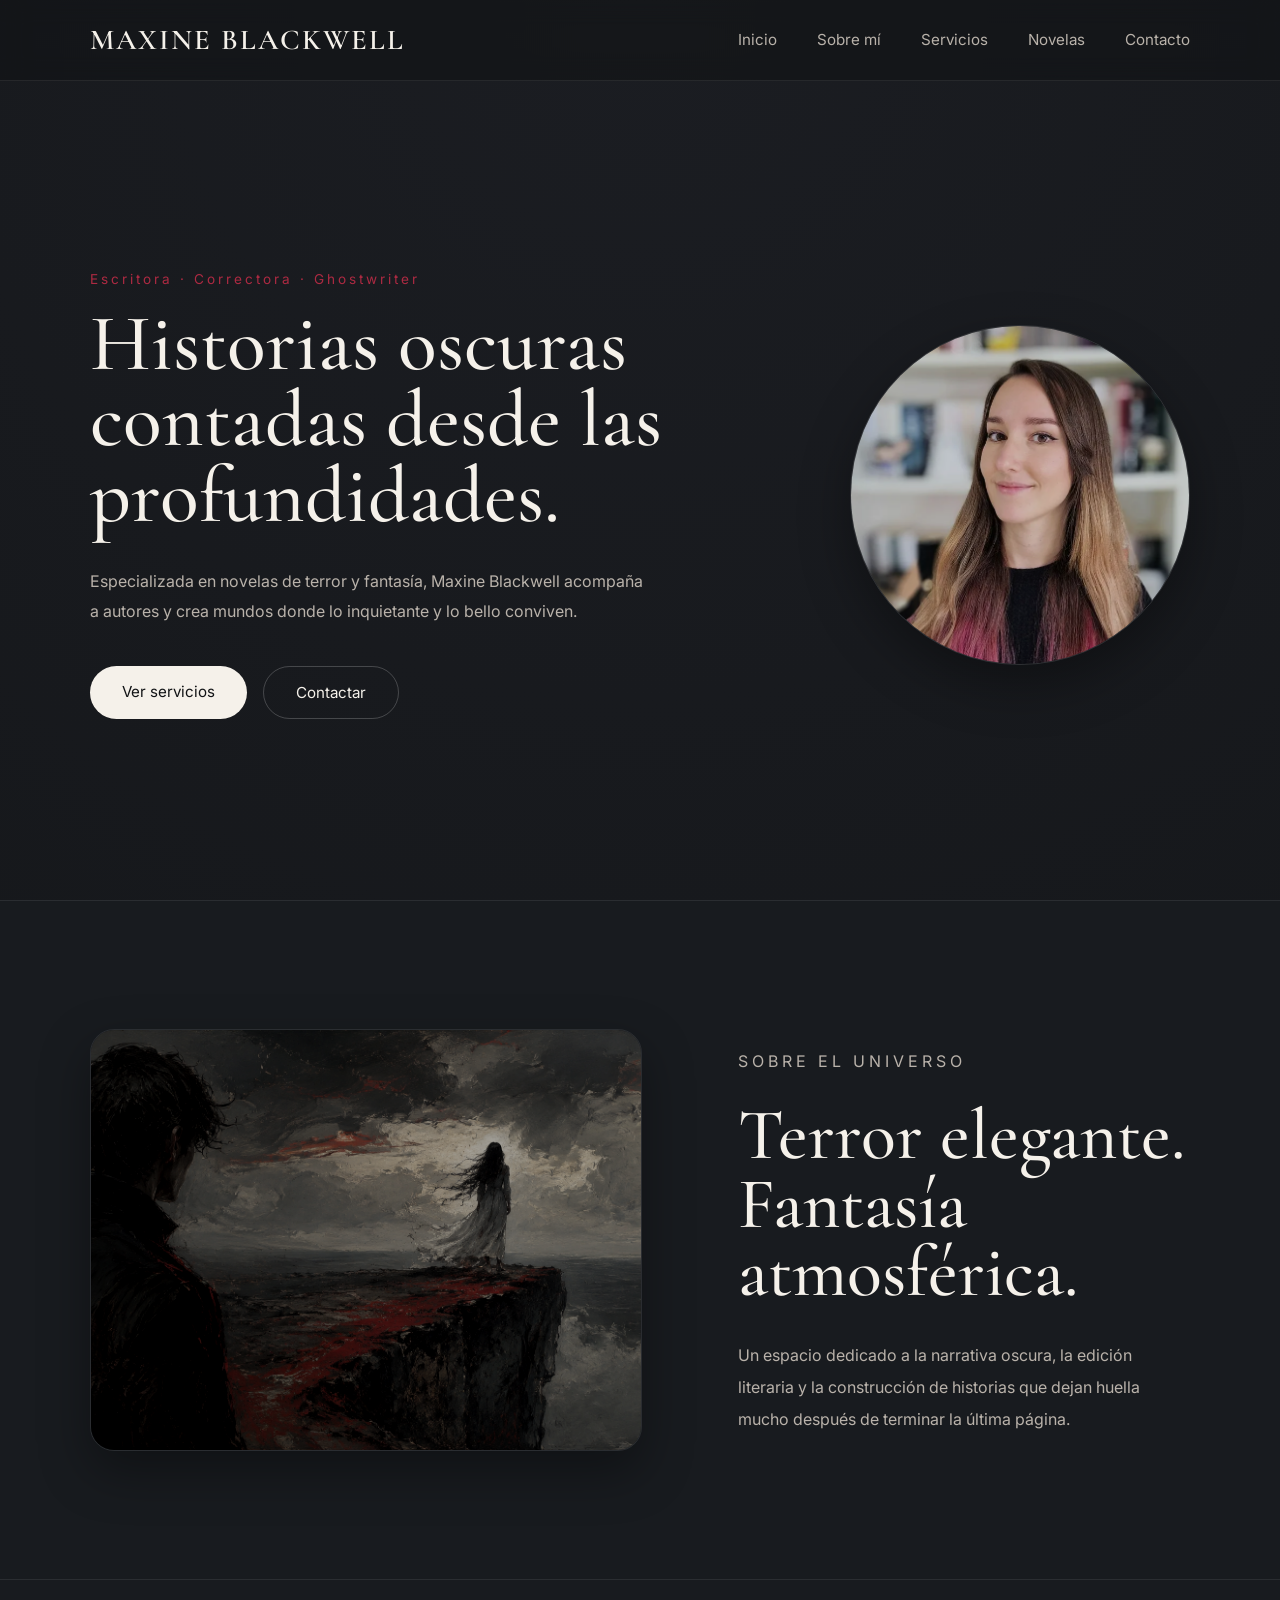
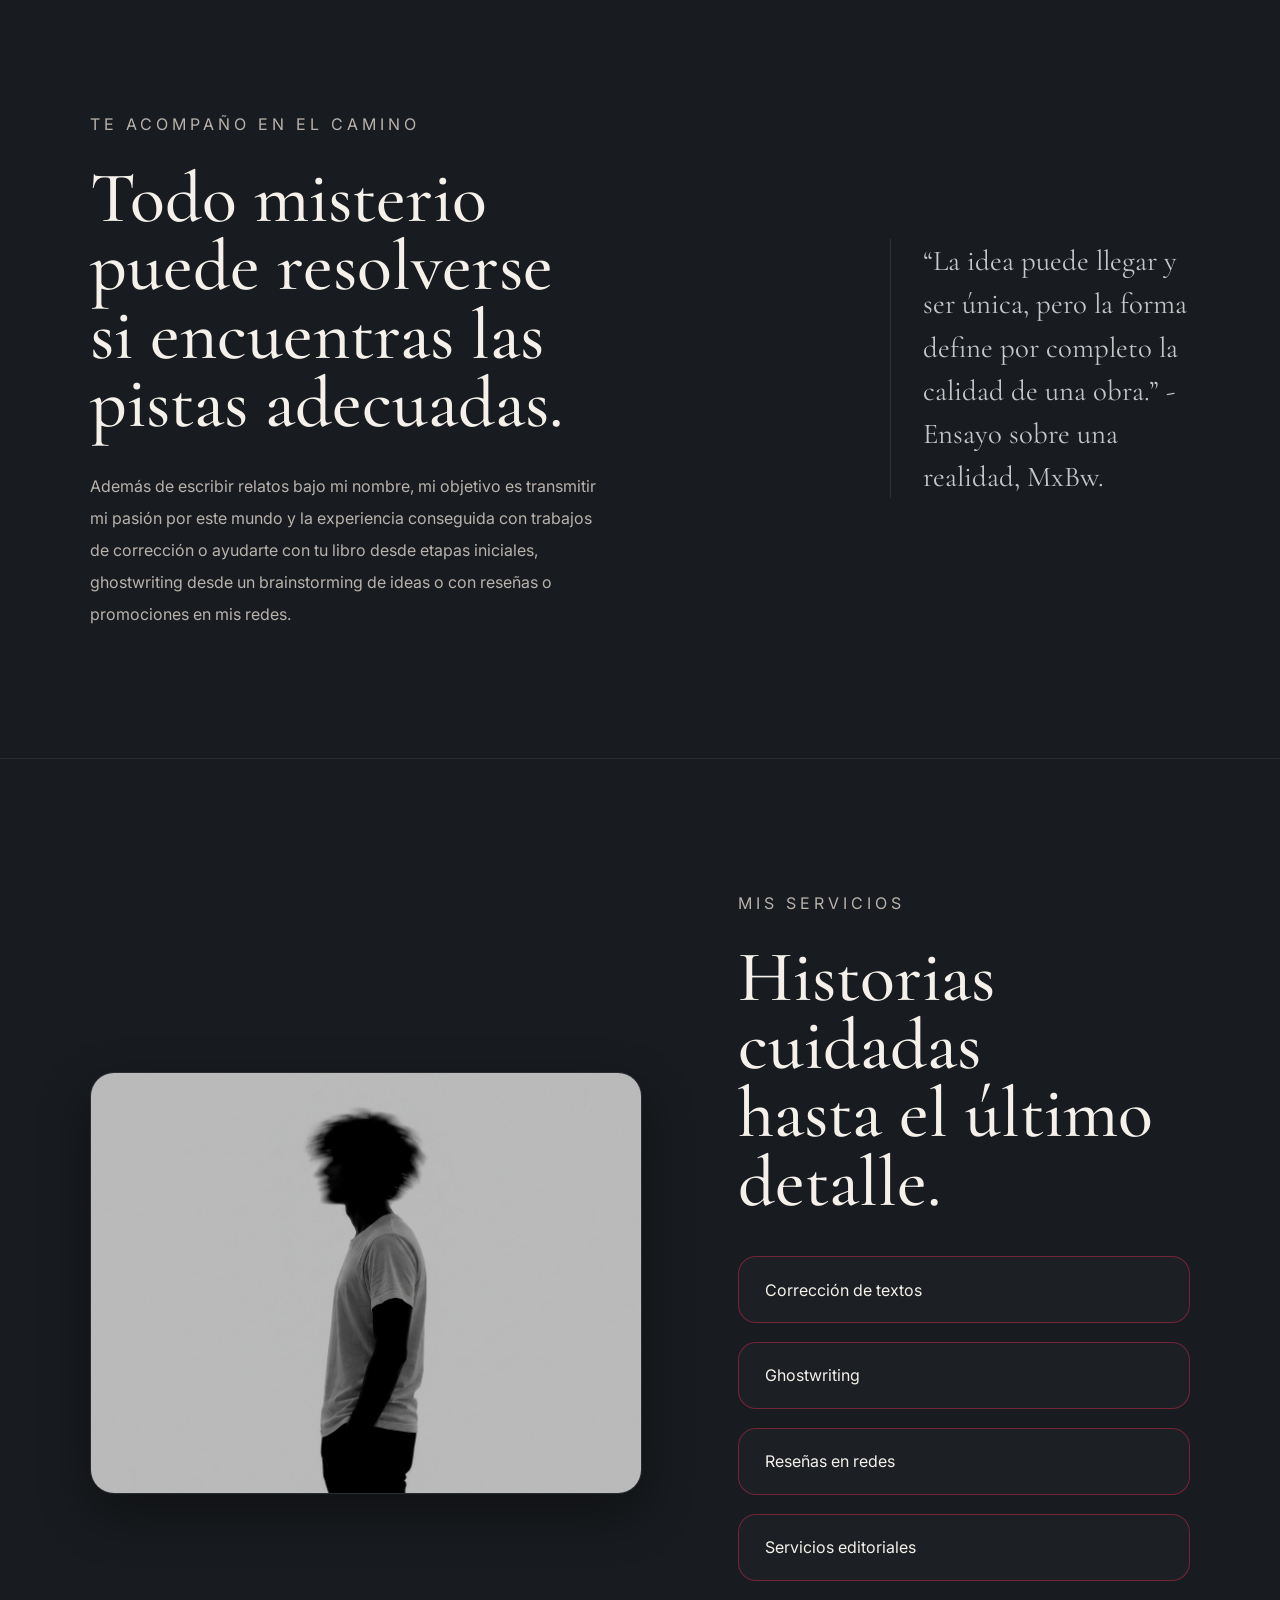
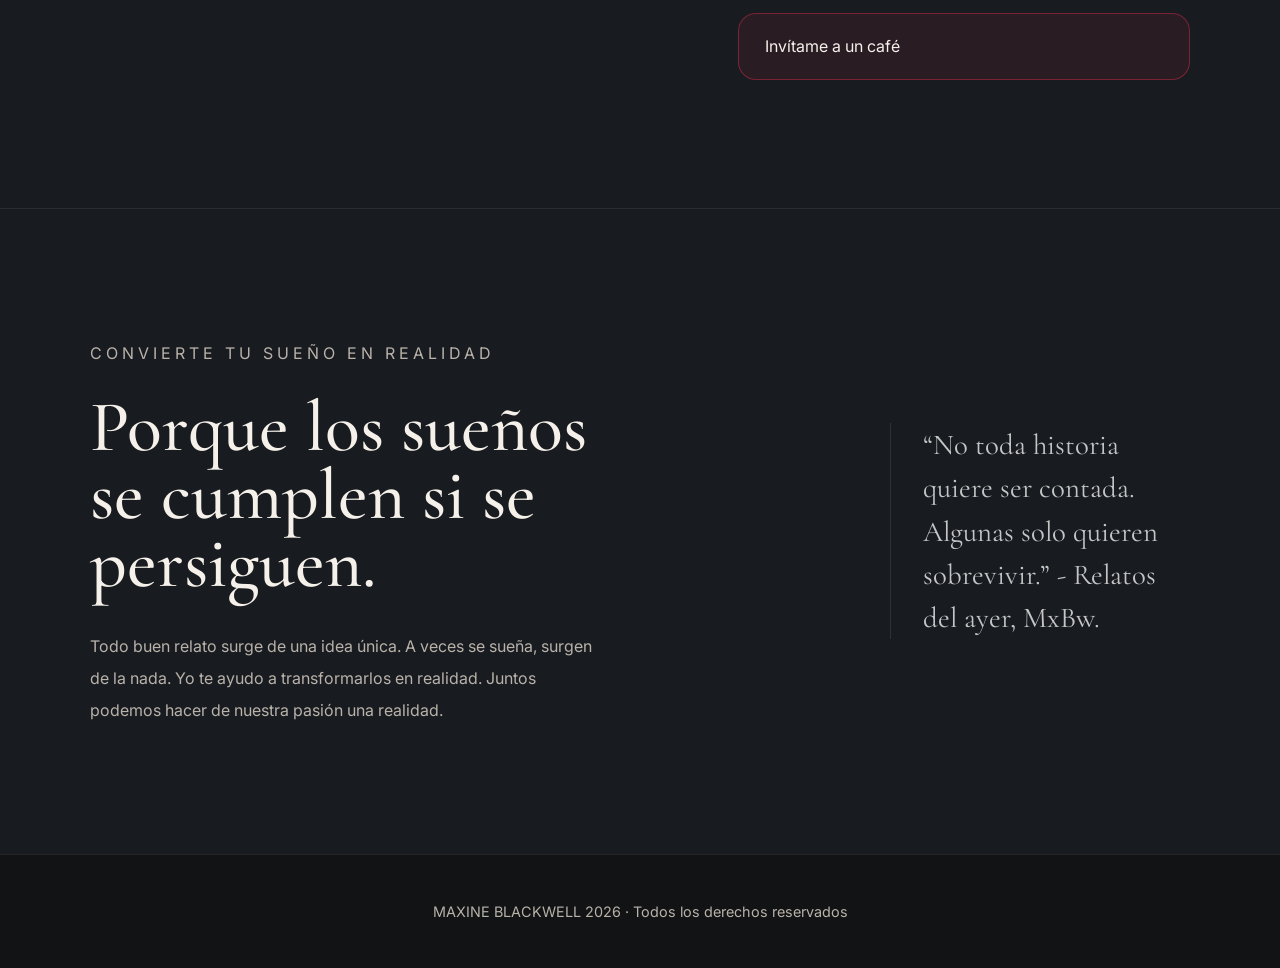
==== commit a1d06228: "Retoques menores, textos 2" ====
--- a/index.html
+++ b/index.html
@@ -53,7 +53,7 @@
 
       <p class="description">
         Especializada en novelas de terror y fantasía,
-        Maxine Maxwell acompaña a autores y crea mundos
+        Maxine Blackwell acompaña a autores y crea mundos
         donde lo inquietante y lo bello conviven.
       </p>
 
@@ -235,7 +235,7 @@
   <footer class="footer">
 
     <p>
-      MAXINE MAXWELL 2026 · Todos los derechos reservados
+      MAXINE BLACKWELL 2026 · Todos los derechos reservados
     </p>
 
   </footer>
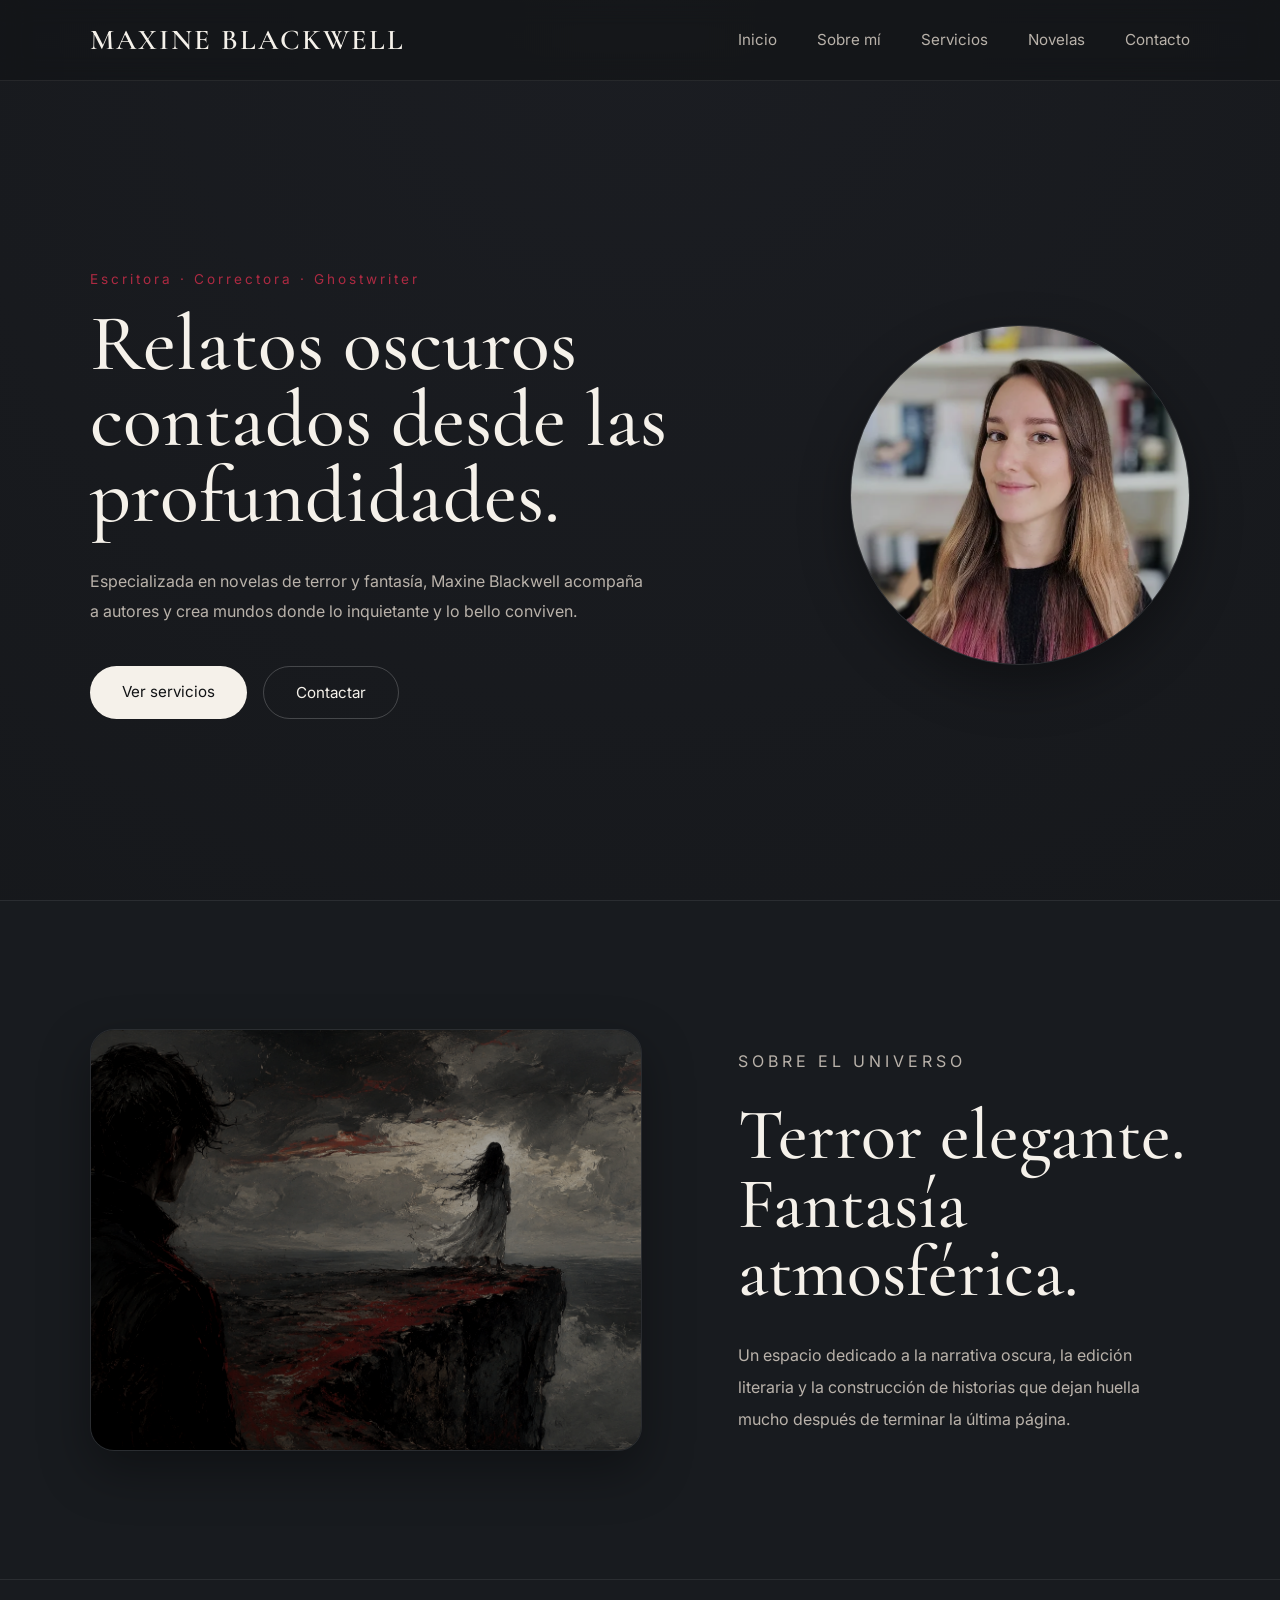
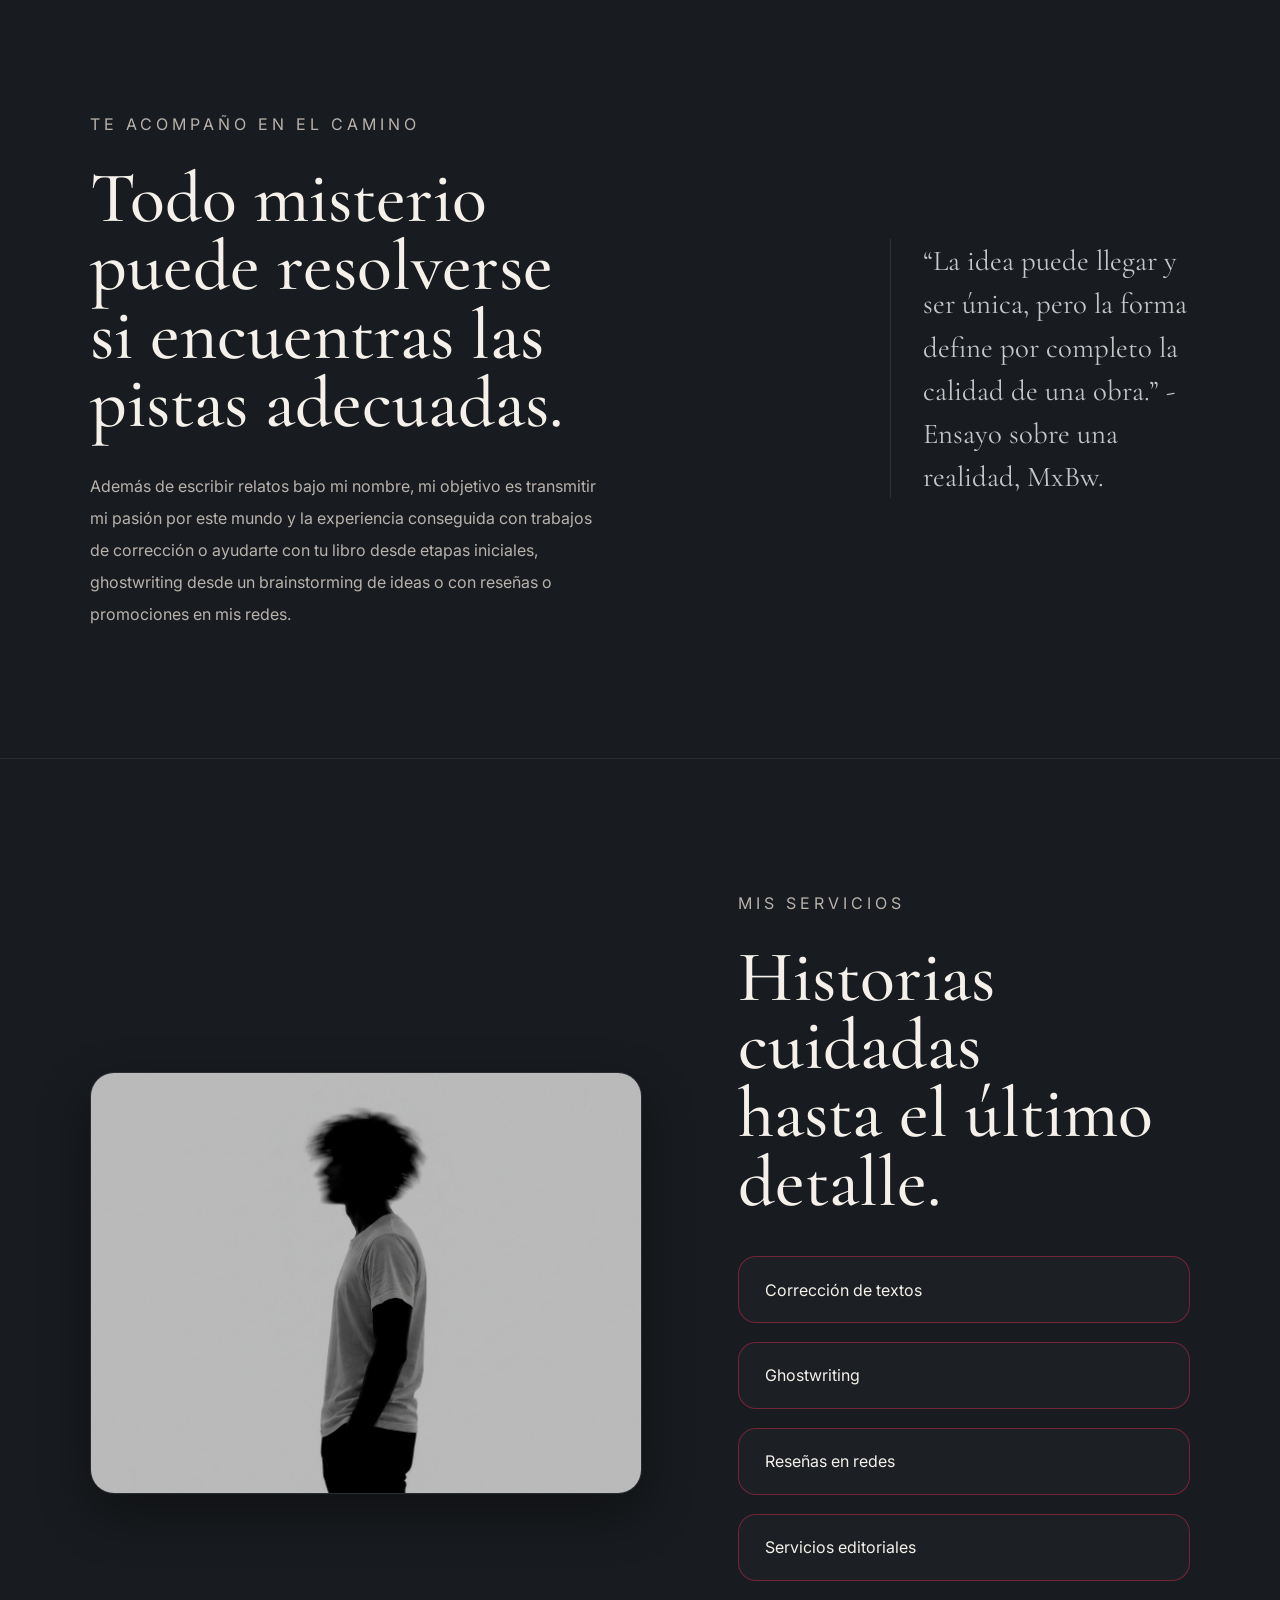
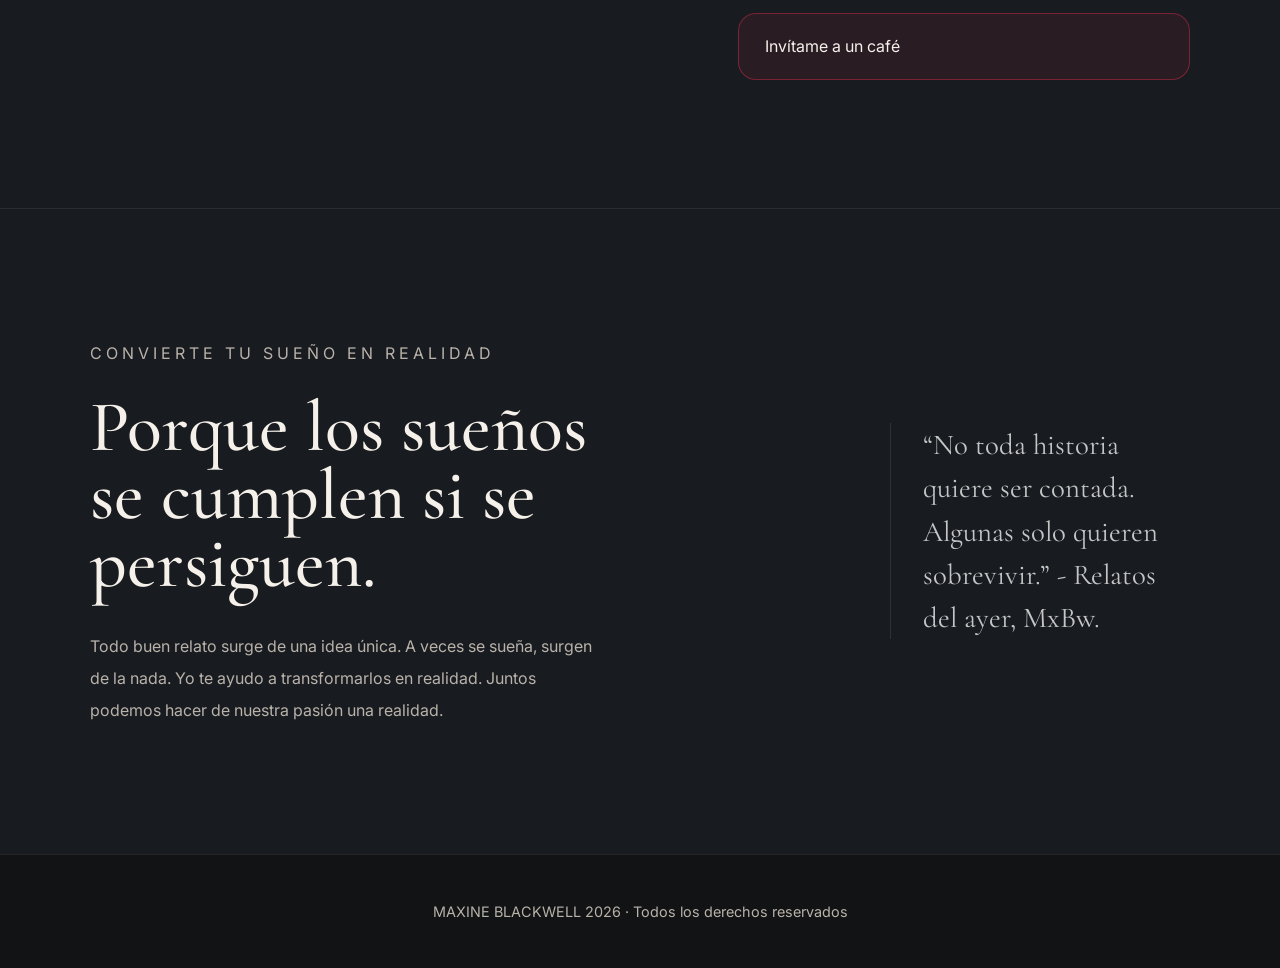
==== commit a2360049: "Arregos menores, texto" ====
--- a/index.html
+++ b/index.html
@@ -47,8 +47,8 @@
       </p>
 
       <h1>
-        Historias oscuras<br>
-        contadas desde las profundidades.
+        Relatos oscuros<br>
+        contados desde las profundidades.
       </h1>
 
       <p class="description">
--- a/style.css
+++ b/style.css
@@ -511,6 +511,64 @@
 }
 
 
+/* ICONOS */
+
+.social-icons{
+
+  display: flex;
+
+  justify-content: center;
+  align-items: center;
+
+  gap: 2rem;
+
+  flex-wrap: wrap;
+}
+
+
+.social-icon{
+
+  width: 72px;
+  height: 72px;
+
+  display: flex;
+  justify-content: center;
+  align-items: center;
+
+  border-radius: 50%;
+
+  text-decoration: none;
+
+  color: var(--text-main);
+
+  background: rgba(255,255,255,0.03);
+
+  border: 1px solid rgba(255,255,255,0.08);
+
+  font-size: 1.5rem;
+
+  transition:
+    transform 0.3s ease,
+    background 0.3s ease,
+    border 0.3s ease,
+    box-shadow 0.3s ease;
+}
+
+
+.social-icon:hover{
+
+  transform: translateY(-4px);
+
+  background: rgba(173,42,66,0.08);
+
+  border: 1px solid rgba(173,42,66,0.5);
+
+  box-shadow:
+    0 10px 30px rgba(173,42,66,0.18);
+
+  color: var(--text-main);
+}
+
 
 /* FOOTER */
 
@@ -639,4 +697,17 @@
     height: 220px;
   }
 
+  .social-icons{
+
+  gap: 1.2rem;
+}
+
+.social-icon{
+
+  width: 62px;
+  height: 62px;
+
+  font-size: 1.3rem;
+}
+
 }
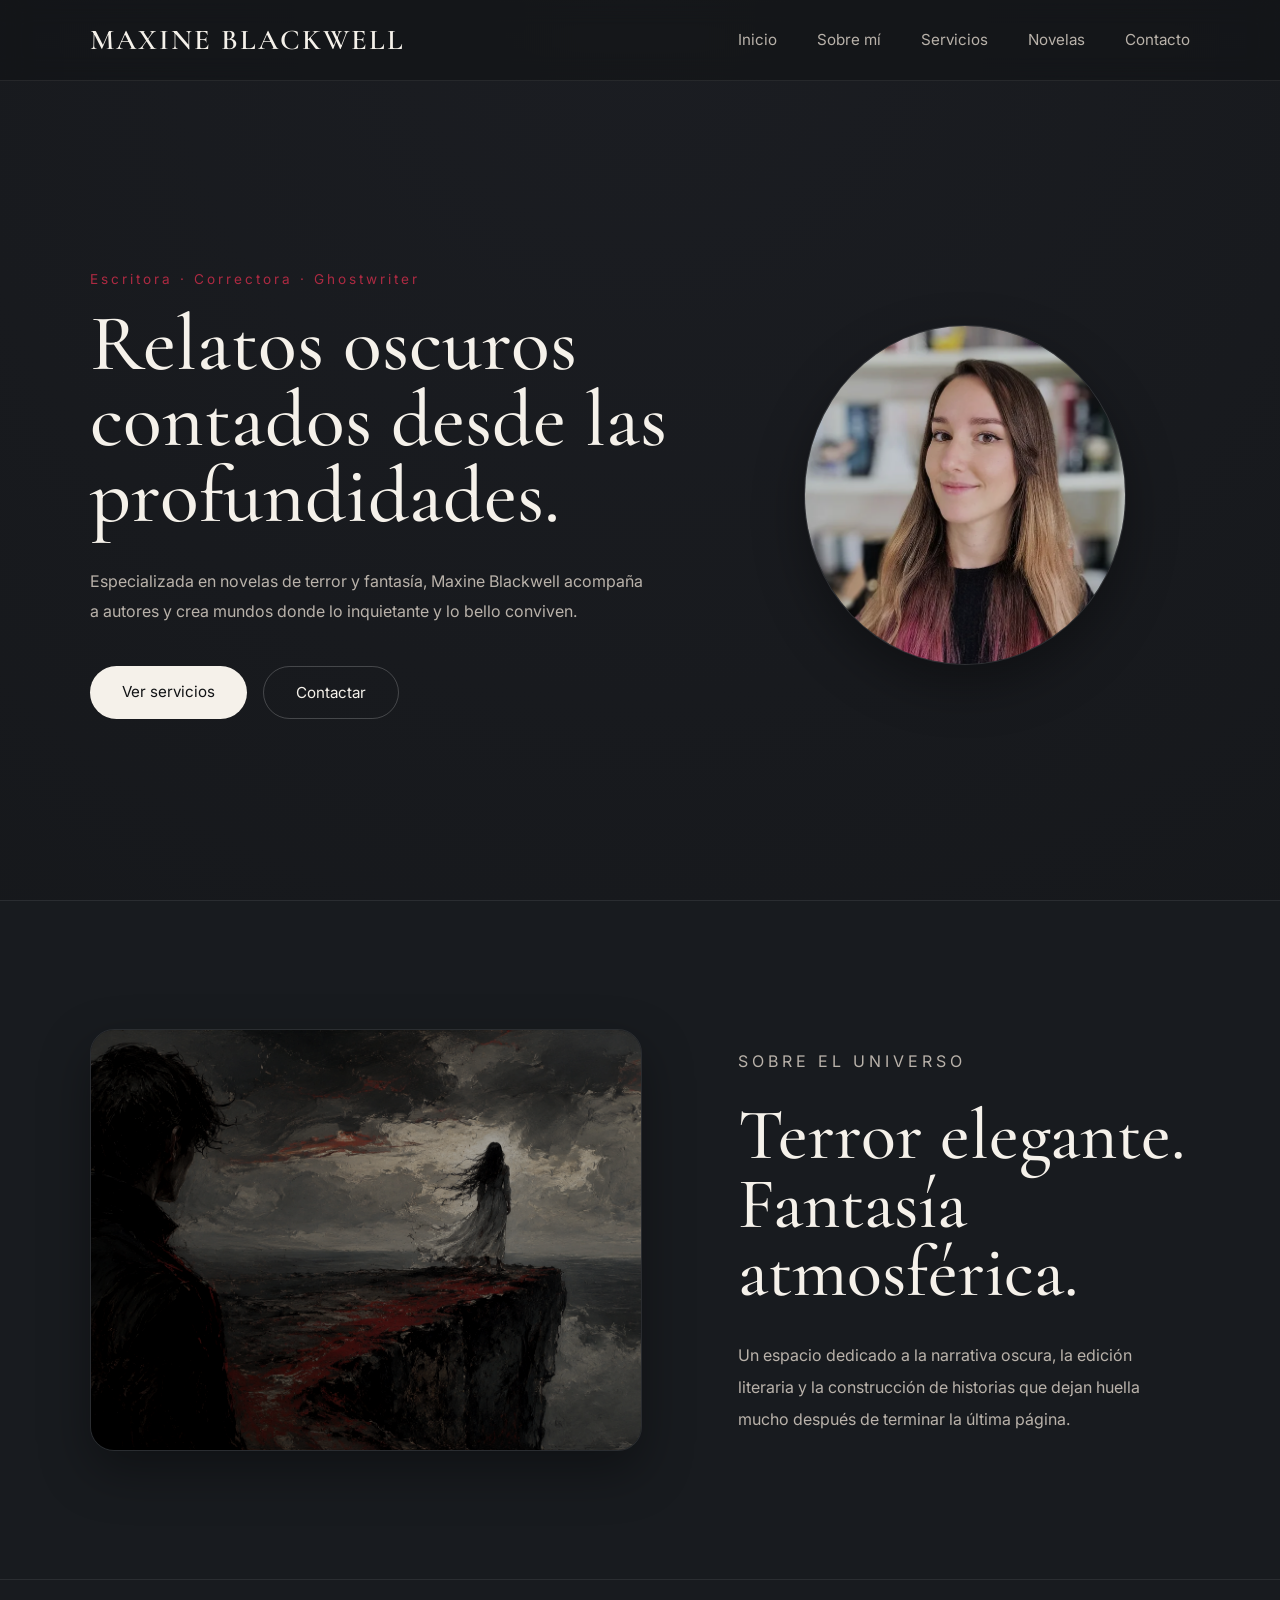
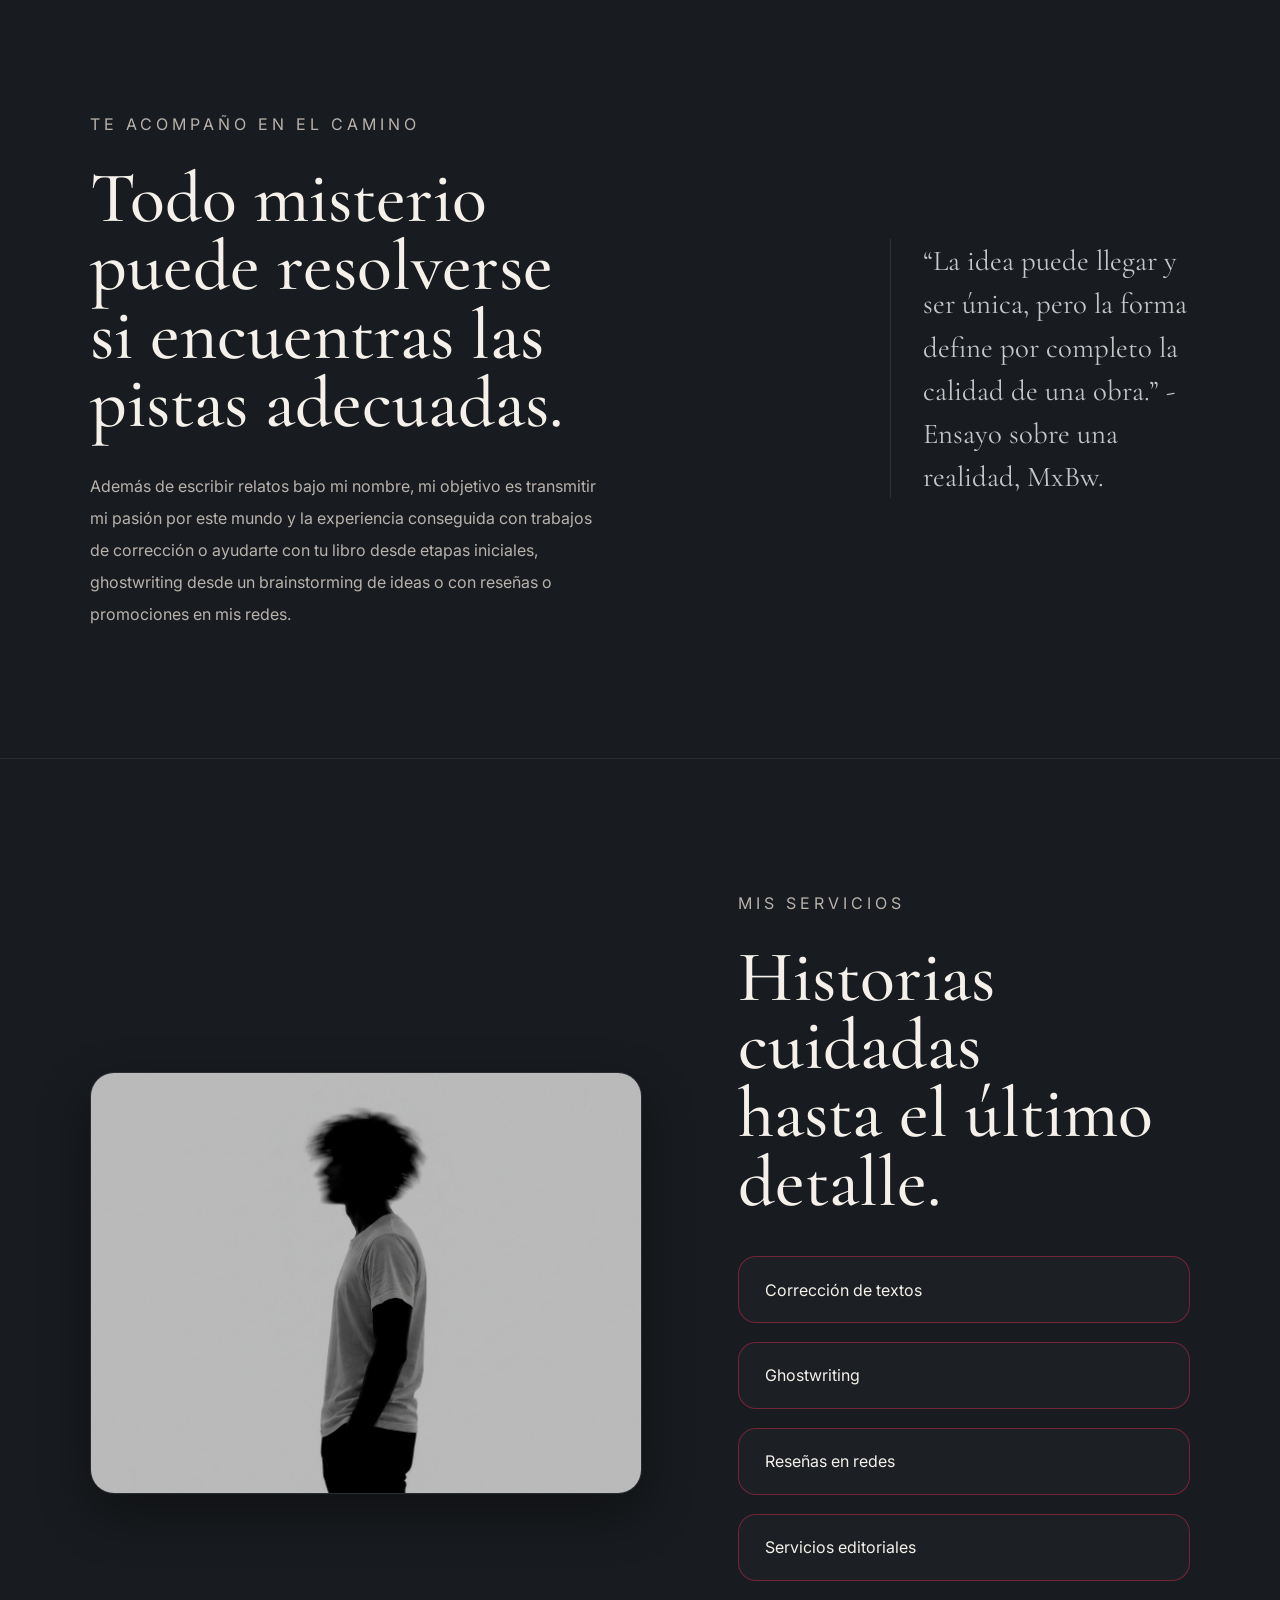
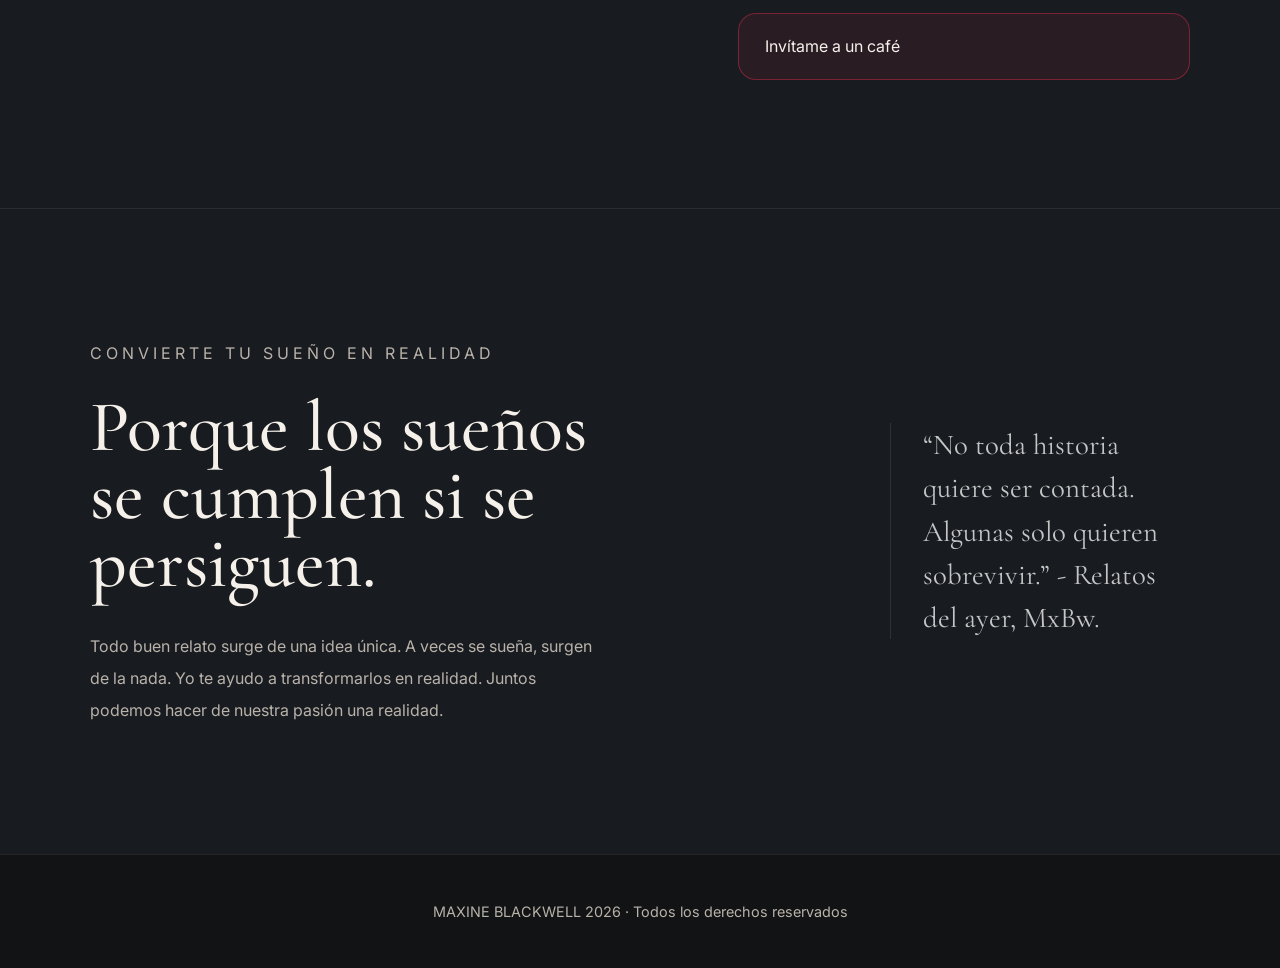
==== commit 100034f9: "Intento alineado imagen seccion 1" ====
--- a/index.html
+++ b/index.html
@@ -76,6 +76,7 @@
       <img src="images/foto-perfil.jpg" alt="Foto de Maxine Blackwell">
 
     </div>
+    <br><br>
 
   </main>
 
